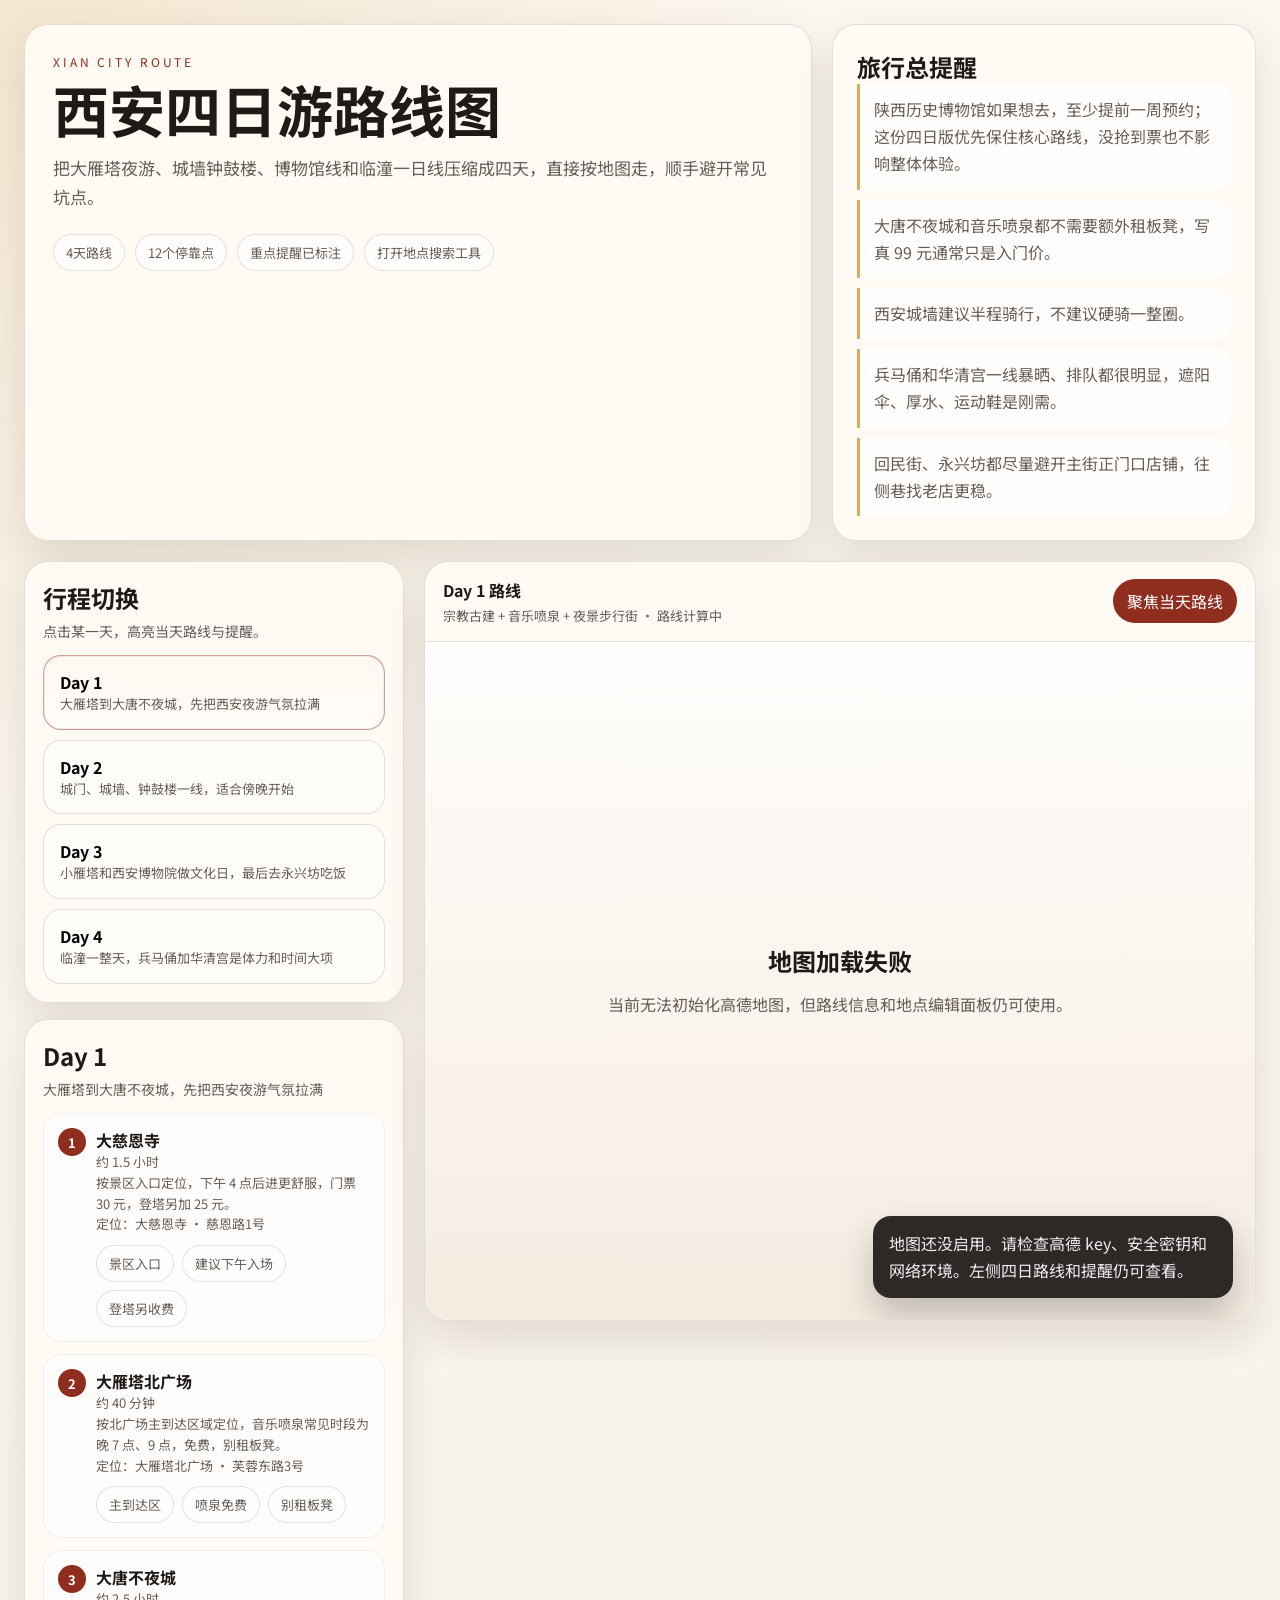
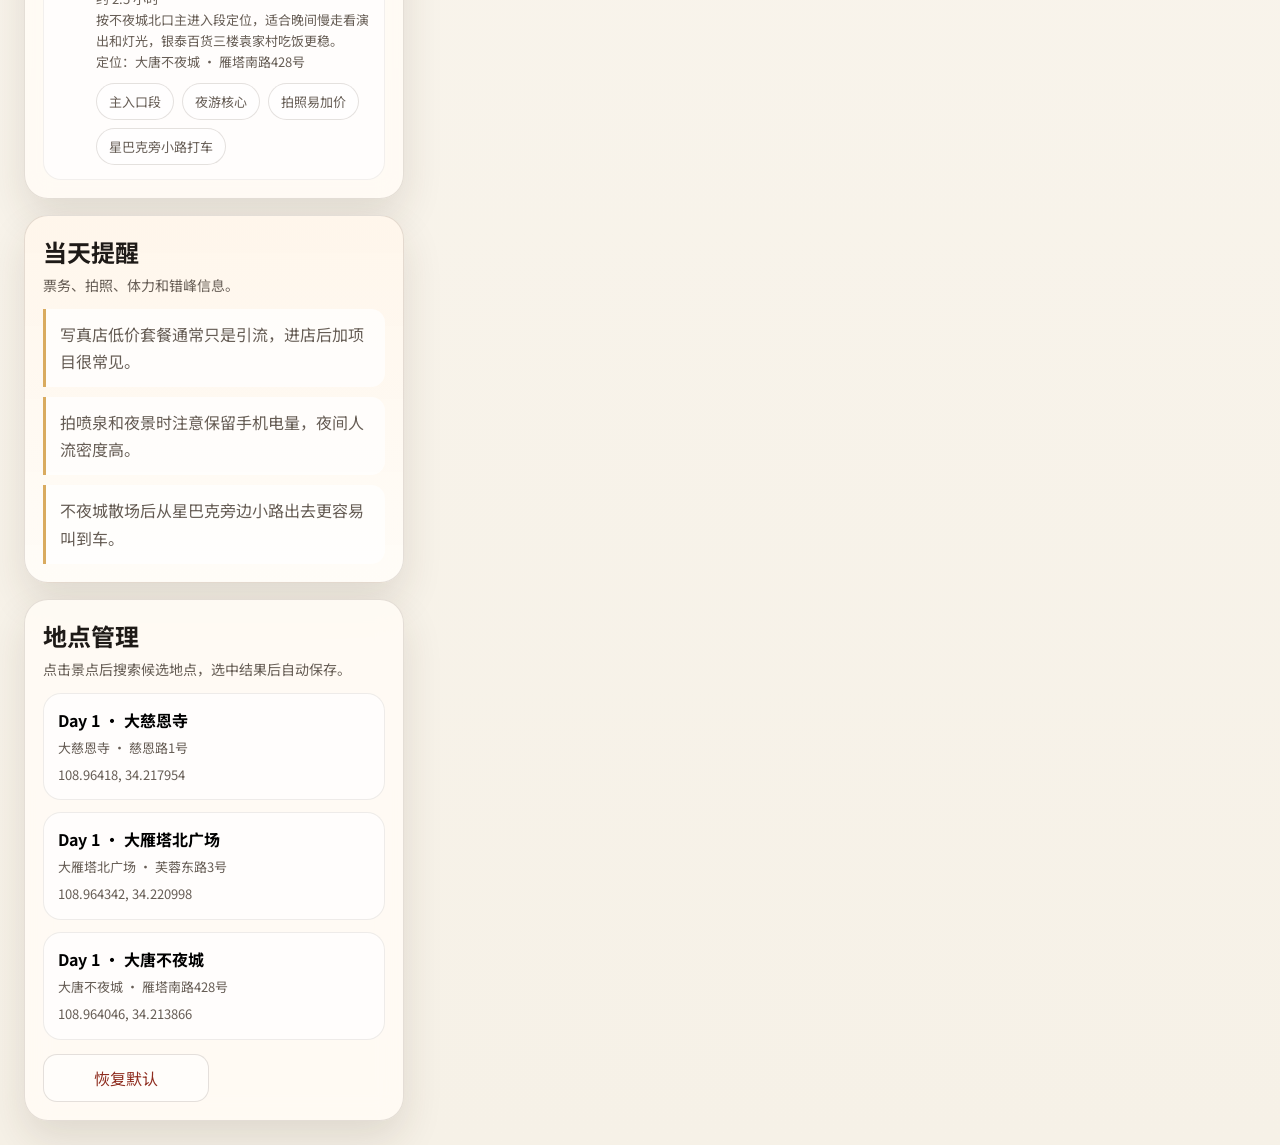
==== index.html @ 3d7d8f28 "first" ====
<!DOCTYPE html>
<html lang="zh-CN">
  <head>
    <meta charset="UTF-8" />
    <meta name="viewport" content="width=device-width, initial-scale=1.0" />
    <title>西安四日游路线图</title>
    <link rel="preconnect" href="https://fonts.googleapis.com" />
    <link rel="preconnect" href="https://fonts.gstatic.com" crossorigin />
    <link
      href="https://fonts.googleapis.com/css2?family=Noto+Sans+SC:wght@400;500;600;700&display=swap"
      rel="stylesheet"
    />
    <link rel="stylesheet" href="./styles.css" />
    <script src="https://webapi.amap.com/loader.js"></script>
  </head>
  <body>
    <div class="shell">
      <section class="hero">
        <div class="hero-copy">
          <p class="eyebrow">XIAN CITY ROUTE</p>
          <h1>西安四日游路线图</h1>
          <p class="hero-text">
            把大雁塔夜游、城墙钟鼓楼、博物馆线和临潼一日线压缩成四天，直接按地图走，顺手避开常见坑点。
          </p>
          <div class="hero-meta">
            <span>4天路线</span>
            <span>12个停靠点</span>
            <span>重点提醒已标注</span>
            <span><a href="./tool.html">打开地点搜索工具</a></span>
          </div>
        </div>
        <div class="hero-card">
          <h2>旅行总提醒</h2>
          <ul id="global-reminders" class="plain-list"></ul>
        </div>
      </section>

      <section class="dashboard">
        <aside class="sidebar">
          <div class="panel">
            <div class="panel-head">
              <h2>行程切换</h2>
              <p>点击某一天，高亮当天路线与提醒。</p>
            </div>
            <div id="day-tabs" class="day-tabs"></div>
          </div>

          <div class="panel">
            <div class="panel-head">
              <h2 id="day-title">Day 1</h2>
              <p id="day-subtitle"></p>
            </div>
            <ol id="stop-list" class="stop-list"></ol>
          </div>

          <div class="panel emphasis">
            <div class="panel-head">
              <h2>当天提醒</h2>
              <p>票务、拍照、体力和错峰信息。</p>
            </div>
            <ul id="day-reminders" class="plain-list"></ul>
          </div>

          <div class="panel">
            <div class="panel-head">
              <h2>地点管理</h2>
              <p>点击景点后搜索候选地点，选中结果后自动保存。</p>
            </div>
            <div id="location-editor" class="location-editor"></div>
            <div id="search-editor" class="search-editor hidden">
              <div class="editor-card">
                <strong id="search-stop-name"></strong>
                <p id="search-stop-meta" class="search-stop-meta"></p>
                <div class="editor-grid">
                  <div class="editor-field">
                    <label for="location-search-input">搜索地点</label>
                    <input id="location-search-input" type="text" placeholder="输入景点名、入口、广场、门口" />
                  </div>
                </div>
                <div class="editor-actions single">
                  <button id="search-locations" class="ghost-button" type="button">搜索地点</button>
                </div>
                <div id="search-results" class="search-results"></div>
              </div>
            </div>
            <div class="editor-actions">
              <button id="reset-locations" class="ghost-button danger" type="button">恢复默认</button>
            </div>
          </div>
        </aside>

        <main class="map-stage">
          <div class="map-toolbar">
            <div>
              <strong id="map-route-name">Day 1</strong>
              <span id="map-route-summary"></span>
            </div>
            <button id="fit-route" type="button">聚焦当天路线</button>
          </div>
          <div id="map"></div>
          <div id="map-hint" class="map-hint hidden"></div>
        </main>
      </section>
    </div>

    <script src="./app.js"></script>
  </body>
</html>
---- styles.css ----
:root {
  color-scheme: light;
  --bg: #f6f1e7;
  --panel: rgba(255, 251, 245, 0.92);
  --ink: #1e1a17;
  --muted: #665d55;
  --line: rgba(89, 72, 58, 0.16);
  --accent: #8f2d1f;
  --accent-soft: #f3ddd3;
  --gold: #d9ab5f;
  --shadow: 0 18px 40px rgba(61, 42, 26, 0.12);
}

* {
  box-sizing: border-box;
}

body {
  margin: 0;
  font-family: "Noto Sans SC", sans-serif;
  color: var(--ink);
  background:
    radial-gradient(circle at top left, rgba(217, 171, 95, 0.22), transparent 28%),
    linear-gradient(180deg, #fbf7f0 0%, var(--bg) 100%);
}

button {
  font: inherit;
}

.shell {
  max-width: 1480px;
  margin: 0 auto;
  padding: 24px;
}

.hero {
  display: grid;
  grid-template-columns: minmax(0, 1.3fr) minmax(320px, 0.7fr);
  gap: 20px;
  margin-bottom: 20px;
}

.hero-copy,
.hero-card,
.panel,
.map-stage {
  background: var(--panel);
  border: 1px solid var(--line);
  border-radius: 24px;
  box-shadow: var(--shadow);
  backdrop-filter: blur(12px);
}

.hero-copy {
  padding: 28px;
}

.eyebrow {
  margin: 0 0 10px;
  font-size: 12px;
  letter-spacing: 0.24em;
  color: var(--accent);
}

h1,
h2,
p {
  margin: 0;
}

h1 {
  font-size: clamp(32px, 5vw, 56px);
  line-height: 1.04;
}

.hero-text {
  margin-top: 16px;
  max-width: 780px;
  color: var(--muted);
  font-size: 17px;
  line-height: 1.7;
}

.hero-meta {
  display: flex;
  flex-wrap: wrap;
  gap: 10px;
  margin-top: 22px;
}

.hero-meta span,
.stop-tag {
  display: inline-flex;
  align-items: center;
  gap: 8px;
  padding: 8px 12px;
  border-radius: 999px;
  border: 1px solid var(--line);
  background: rgba(255, 255, 255, 0.72);
  color: var(--muted);
  font-size: 13px;
}

.hero-meta a {
  color: inherit;
  text-decoration: none;
}

.hero-card {
  padding: 24px;
}

.dashboard {
  display: grid;
  grid-template-columns: 380px minmax(0, 1fr);
  gap: 20px;
  align-items: start;
}

.sidebar {
  display: grid;
  gap: 16px;
}

.panel {
  padding: 18px;
}

.panel-head {
  margin-bottom: 14px;
}

.panel-head p {
  margin-top: 6px;
  color: var(--muted);
  font-size: 14px;
}

.day-tabs {
  display: grid;
  gap: 10px;
}

.day-tab {
  width: 100%;
  text-align: left;
  padding: 14px 16px;
  border-radius: 18px;
  border: 1px solid var(--line);
  background: #fffdfa;
  cursor: pointer;
  transition: transform 0.16s ease, border-color 0.16s ease, box-shadow 0.16s ease;
}

.day-tab strong,
.stop-name {
  display: block;
}

.day-tab span,
.stop-meta,
.stop-note {
  display: block;
  color: var(--muted);
  font-size: 13px;
  line-height: 1.6;
}

.day-tab.active {
  border-color: rgba(143, 45, 31, 0.45);
  background: linear-gradient(180deg, #fff7f1 0%, #fffdf9 100%);
  box-shadow: inset 0 0 0 1px rgba(143, 45, 31, 0.08);
}

.day-tab:hover {
  transform: translateY(-1px);
}

.stop-list,
.plain-list {
  margin: 0;
  padding: 0;
  list-style: none;
}

.stop-list {
  display: grid;
  gap: 12px;
  counter-reset: stop;
}

.stop-item {
  position: relative;
  padding: 14px 14px 14px 52px;
  border-radius: 18px;
  background: rgba(255, 255, 255, 0.72);
  border: 1px solid rgba(89, 72, 58, 0.08);
}

.stop-item.selectable {
  cursor: pointer;
}

.stop-item.active {
  border-color: rgba(143, 45, 31, 0.38);
  background: linear-gradient(180deg, #fff7f1 0%, #fffdf9 100%);
}

.stop-item::before {
  counter-increment: stop;
  content: counter(stop);
  position: absolute;
  left: 14px;
  top: 14px;
  width: 28px;
  height: 28px;
  display: grid;
  place-items: center;
  border-radius: 50%;
  background: var(--accent);
  color: #fff;
  font-size: 13px;
  font-weight: 700;
}

.stop-tags {
  display: flex;
  flex-wrap: wrap;
  gap: 8px;
  margin-top: 10px;
}

.plain-list {
  display: grid;
  gap: 10px;
}

.plain-list li {
  padding: 12px 14px;
  border-left: 3px solid var(--gold);
  background: rgba(255, 255, 255, 0.72);
  border-radius: 0 14px 14px 0;
  color: var(--muted);
  line-height: 1.7;
}

.emphasis {
  background: linear-gradient(180deg, rgba(255, 246, 235, 0.98), rgba(255, 252, 247, 0.96));
}

.map-stage {
  position: relative;
  display: grid;
  grid-template-rows: auto minmax(540px, 1fr);
  overflow: hidden;
  min-height: 760px;
}

.map-toolbar {
  display: flex;
  align-items: center;
  justify-content: space-between;
  gap: 16px;
  padding: 16px 18px;
  border-bottom: 1px solid var(--line);
}

.map-toolbar span {
  display: block;
  margin-top: 4px;
  color: var(--muted);
  font-size: 13px;
}

.map-toolbar button {
  padding: 10px 14px;
  border: 0;
  border-radius: 999px;
  background: var(--accent);
  color: #fff;
  cursor: pointer;
}

.location-editor {
  display: grid;
  gap: 12px;
}

.editor-card {
  padding: 14px;
  border-radius: 18px;
  border: 1px solid rgba(89, 72, 58, 0.1);
  background: rgba(255, 255, 255, 0.72);
}

.editor-card strong {
  display: block;
  margin-bottom: 10px;
}

.search-stop-meta {
  margin-bottom: 12px;
  color: var(--muted);
  font-size: 13px;
  line-height: 1.6;
}

.editor-grid {
  display: grid;
  gap: 10px;
}

.editor-coords {
  display: grid;
  grid-template-columns: repeat(2, minmax(0, 1fr));
  gap: 10px;
}

.editor-field {
  display: grid;
  gap: 6px;
}

.editor-field label {
  font-size: 12px;
  color: var(--muted);
}

.editor-field input {
  width: 100%;
  padding: 10px 12px;
  border-radius: 12px;
  border: 1px solid rgba(89, 72, 58, 0.18);
  background: rgba(255, 255, 255, 0.92);
  color: var(--ink);
}

.editor-actions {
  display: grid;
  grid-template-columns: repeat(2, minmax(0, 1fr));
  gap: 10px;
  margin-top: 14px;
}

.editor-actions.single {
  grid-template-columns: 1fr;
}

.ghost-button {
  padding: 11px 14px;
  border-radius: 14px;
  border: 1px solid rgba(89, 72, 58, 0.16);
  background: #fffdfa;
  color: var(--ink);
  cursor: pointer;
}

.ghost-button.danger {
  color: var(--accent);
}

.location-button {
  width: 100%;
  text-align: left;
  padding: 14px;
  border-radius: 18px;
  border: 1px solid rgba(89, 72, 58, 0.1);
  background: rgba(255, 255, 255, 0.72);
  cursor: pointer;
}

.location-button.active {
  border-color: rgba(143, 45, 31, 0.38);
  background: linear-gradient(180deg, #fff7f1 0%, #fffdf9 100%);
}

.location-button span {
  display: block;
  margin-top: 6px;
  color: var(--muted);
  font-size: 13px;
  line-height: 1.6;
}

.search-results {
  display: grid;
  gap: 10px;
  margin-top: 14px;
}

.search-result {
  width: 100%;
  text-align: left;
  padding: 12px 14px;
  border-radius: 16px;
  border: 1px solid rgba(89, 72, 58, 0.12);
  background: rgba(255, 255, 255, 0.82);
  cursor: pointer;
}

.search-result strong,
.search-result span {
  display: block;
}

.search-result span {
  margin-top: 6px;
  color: var(--muted);
  font-size: 13px;
  line-height: 1.6;
}

#map {
  width: 100%;
  height: 100%;
  min-height: 540px;
}

.map-hint {
  position: absolute;
  right: 22px;
  bottom: 22px;
  max-width: 360px;
  padding: 14px 16px;
  border-radius: 18px;
  background: rgba(30, 26, 23, 0.92);
  color: rgba(255, 255, 255, 0.92);
  line-height: 1.7;
  box-shadow: 0 18px 36px rgba(0, 0, 0, 0.22);
}

.hidden {
  display: none;
}

.amap-info {
  padding: 4px 4px 2px;
  max-width: 280px;
}

.amap-info h3 {
  margin: 0 0 6px;
  font-size: 16px;
}

.amap-info p {
  color: #5f574f;
  font-size: 13px;
  line-height: 1.65;
}

@media (max-width: 1100px) {
  .hero,
  .dashboard {
    grid-template-columns: 1fr;
  }

  .map-stage {
    min-height: 620px;
  }

  .map-stage {
    order: -1;
  }
}

@media (max-width: 680px) {
  body {
    font-size: 15px;
  }

  .shell {
    padding: 12px;
  }

  .hero-copy,
  .hero-card,
  .panel {
    padding: 16px;
    border-radius: 20px;
  }

  .hero {
    gap: 14px;
    margin-bottom: 14px;
  }

  h1 {
    font-size: 30px;
    line-height: 1.12;
  }

  .hero-text {
    font-size: 15px;
    line-height: 1.75;
  }

  .hero-meta {
    display: grid;
    grid-template-columns: repeat(2, minmax(0, 1fr));
    gap: 8px;
    margin-top: 16px;
  }

  .hero-meta span {
    justify-content: center;
    min-height: 42px;
    text-align: center;
  }

  .dashboard {
    gap: 14px;
  }

  .sidebar {
    gap: 12px;
  }

  .panel-head {
    margin-bottom: 12px;
  }

  .day-tabs {
    display: grid;
    grid-auto-flow: column;
    grid-auto-columns: minmax(180px, 82%);
    overflow-x: auto;
    padding-bottom: 4px;
    scroll-snap-type: x proximity;
  }

  .day-tab {
    min-height: 74px;
    scroll-snap-align: start;
  }

  .stop-list,
  .plain-list,
  .location-editor,
  .search-results {
    gap: 8px;
  }

  .stop-item {
    padding: 14px 12px 14px 48px;
    border-radius: 16px;
  }

  .stop-item::before {
    left: 12px;
    top: 13px;
  }

  .stop-tags {
    gap: 6px;
  }

  .stop-tag {
    padding: 7px 10px;
    font-size: 12px;
  }

  .map-toolbar {
    flex-direction: column;
    align-items: flex-start;
    gap: 12px;
    padding: 14px 16px;
  }

  .map-toolbar button {
    width: 100%;
    min-height: 44px;
  }

  .map-stage {
    min-height: 0;
    border-radius: 20px;
  }

  #map {
    min-height: 46vh;
  }

  .location-button,
  .search-result,
  .ghost-button,
  .editor-field input {
    min-height: 44px;
  }

  .search-editor .editor-card {
    padding: 12px;
  }

  .editor-coords,
  .editor-actions {
    grid-template-columns: 1fr;
  }

  .map-hint {
    left: 14px;
    right: 14px;
    bottom: 14px;
    max-width: none;
    padding: 12px 14px;
    border-radius: 16px;
  }
}

@media (max-width: 420px) {
  .hero-meta {
    grid-template-columns: 1fr;
  }

  .day-tabs {
    grid-auto-columns: 88%;
  }

  #map {
    min-height: 42vh;
  }
}
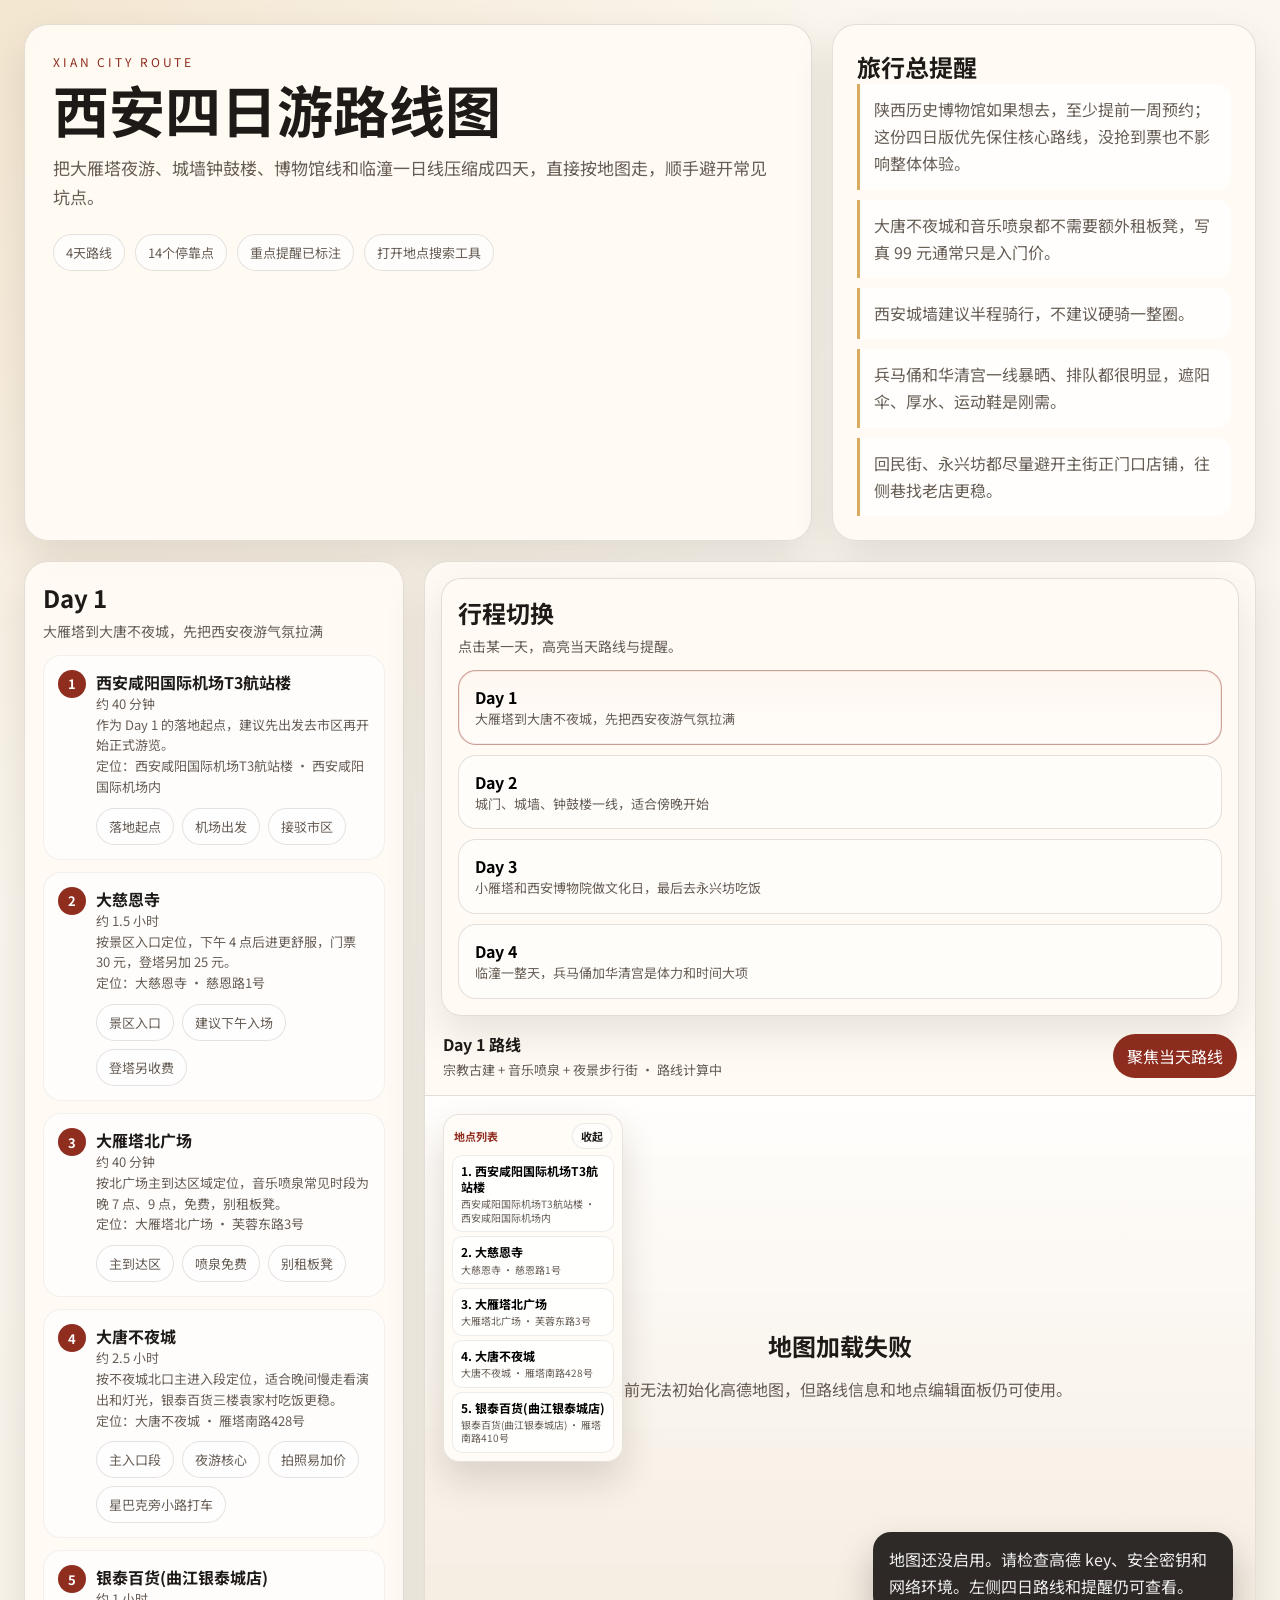
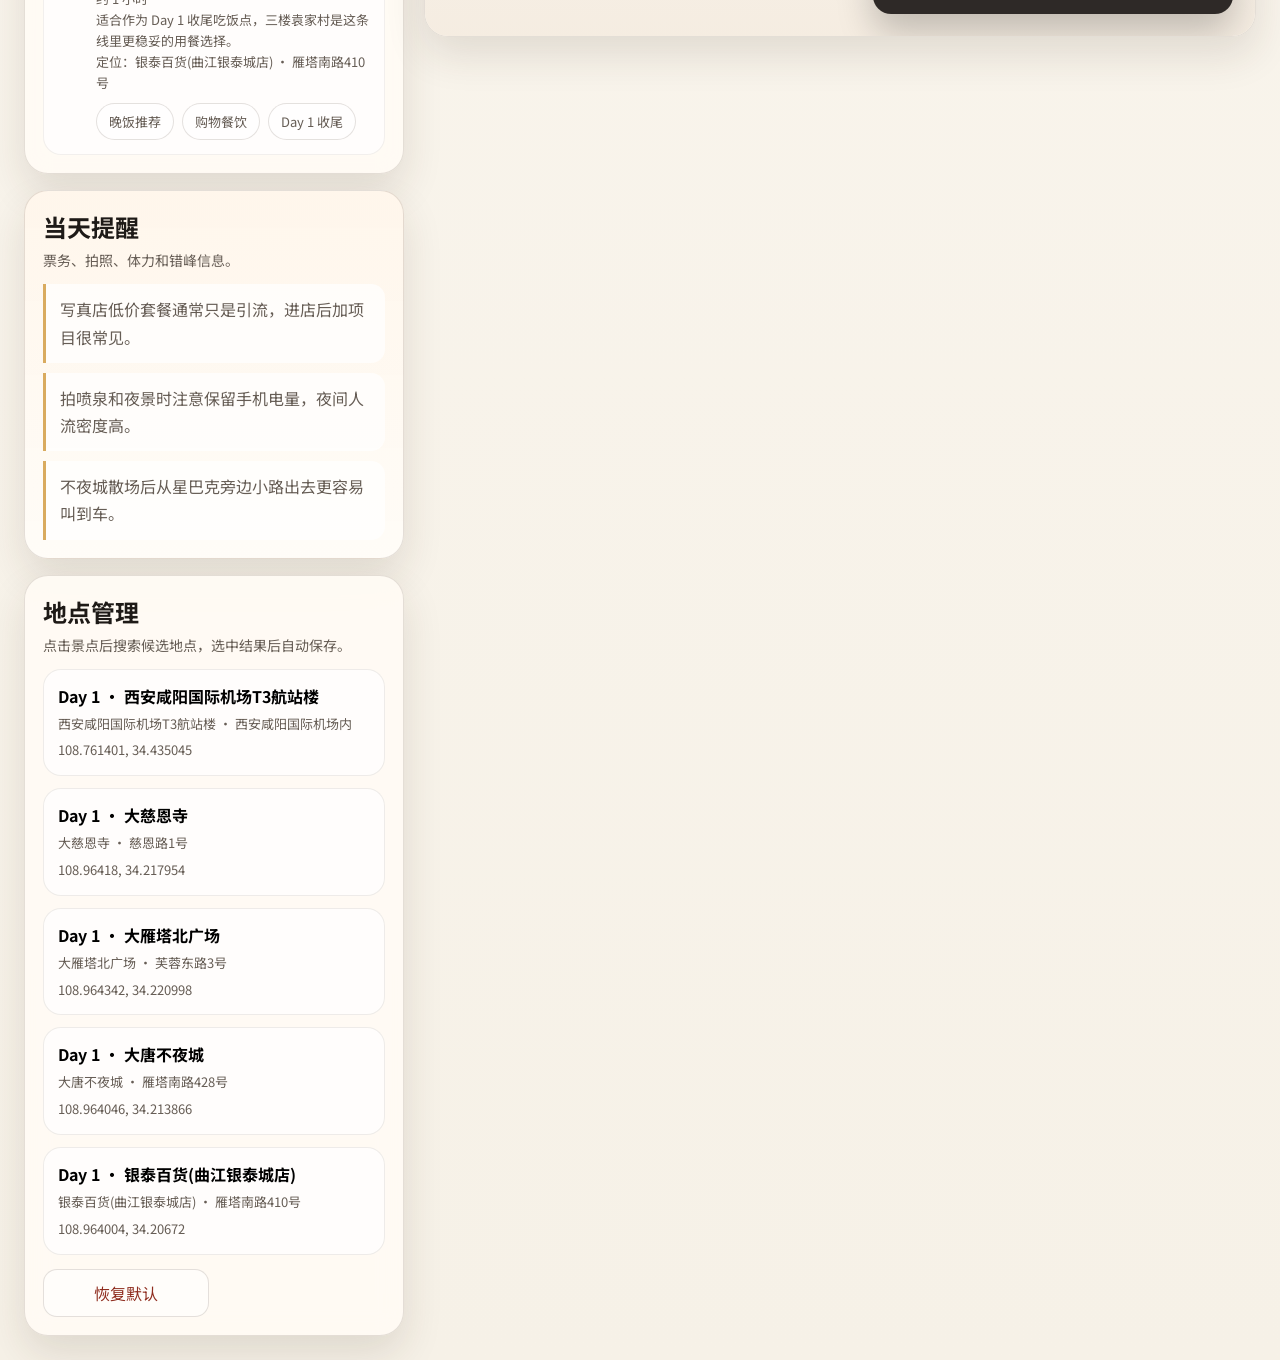
==== commit 981def5c: "update mobile map interactions" ====
--- a/index.html
+++ b/index.html
@@ -24,7 +24,7 @@
           </p>
           <div class="hero-meta">
             <span>4天路线</span>
-            <span>12个停靠点</span>
+            <span>14个停靠点</span>
             <span>重点提醒已标注</span>
             <span><a href="./tool.html">打开地点搜索工具</a></span>
           </div>
@@ -37,14 +37,6 @@
 
       <section class="dashboard">
         <aside class="sidebar">
-          <div class="panel">
-            <div class="panel-head">
-              <h2>行程切换</h2>
-              <p>点击某一天，高亮当天路线与提醒。</p>
-            </div>
-            <div id="day-tabs" class="day-tabs"></div>
-          </div>
-
           <div class="panel">
             <div class="panel-head">
               <h2 id="day-title">Day 1</h2>
@@ -90,6 +82,13 @@
         </aside>
 
         <main class="map-stage">
+          <div class="panel map-switch-panel">
+            <div class="panel-head">
+              <h2>行程切换</h2>
+              <p>点击某一天，高亮当天路线与提醒。</p>
+            </div>
+            <div id="day-tabs" class="day-tabs"></div>
+          </div>
           <div class="map-toolbar">
             <div>
               <strong id="map-route-name">Day 1</strong>
@@ -97,8 +96,17 @@
             </div>
             <button id="fit-route" type="button">聚焦当天路线</button>
           </div>
-          <div id="map"></div>
-          <div id="map-hint" class="map-hint hidden"></div>
+          <div class="map-canvas">
+            <div id="map-stop-panel" class="map-stop-panel">
+              <div class="map-stop-panel-head">
+                <span>地点列表</span>
+                <button id="toggle-map-stop-panel" class="map-stop-toggle" type="button">收起</button>
+              </div>
+              <div id="map-stop-list" class="map-stop-list"></div>
+            </div>
+            <div id="map"></div>
+            <div id="map-hint" class="map-hint hidden"></div>
+          </div>
         </main>
       </section>
     </div>
--- a/styles.css
+++ b/styles.css
@@ -250,11 +250,22 @@
 }
 
 .map-stage {
-  position: relative;
-  display: grid;
-  grid-template-rows: auto minmax(540px, 1fr);
+  display: grid;
+  grid-template-rows: auto auto minmax(540px, 1fr);
   overflow: hidden;
   min-height: 760px;
+}
+
+.map-switch-panel {
+  margin: 16px 16px 0;
+  padding: 16px;
+  border-radius: 20px;
+}
+
+.map-canvas {
+  position: relative;
+  min-height: 540px;
+  overflow: hidden;
 }
 
 .map-toolbar {
@@ -280,6 +291,97 @@
   background: var(--accent);
   color: #fff;
   cursor: pointer;
+}
+
+.map-stop-panel {
+  position: absolute;
+  top: 18px;
+  left: 18px;
+  z-index: 120;
+  pointer-events: auto;
+  width: 180px;
+  max-height: calc(100% - 110px);
+  padding: 8px;
+  border-radius: 16px;
+  border: 1px solid rgba(89, 72, 58, 0.14);
+  background: rgba(255, 252, 247, 0.92);
+  box-shadow: 0 18px 36px rgba(61, 42, 26, 0.16);
+  backdrop-filter: blur(12px);
+  overflow: auto;
+}
+
+.map-stop-panel.collapsed {
+  width: 132px;
+  max-height: none;
+  overflow: hidden;
+}
+
+.map-stop-panel.collapsed .map-stop-panel-head {
+  justify-content: space-between;
+  margin-bottom: 0;
+}
+
+.map-stop-panel.collapsed .map-stop-list {
+  display: none;
+}
+
+.map-stop-panel-head {
+  display: flex;
+  align-items: center;
+  justify-content: space-between;
+  gap: 8px;
+  margin-bottom: 6px;
+  padding: 0 2px;
+  font-size: 11px;
+  font-weight: 700;
+  color: var(--accent);
+}
+
+.map-stop-toggle {
+  padding: 4px 8px;
+  border: 1px solid rgba(89, 72, 58, 0.12);
+  border-radius: 999px;
+  background: rgba(255, 255, 255, 0.82);
+  color: var(--ink);
+  font-size: 11px;
+  cursor: pointer;
+}
+
+.map-stop-list {
+  display: grid;
+  gap: 4px;
+}
+
+.map-stop-item {
+  width: 100%;
+  text-align: left;
+  padding: 7px 8px;
+  border-radius: 10px;
+  border: 1px solid rgba(89, 72, 58, 0.1);
+  background: rgba(255, 255, 255, 0.84);
+  cursor: pointer;
+}
+
+.map-stop-item.active {
+  border-color: rgba(143, 45, 31, 0.38);
+  background: linear-gradient(180deg, #fff7f1 0%, #fffdf9 100%);
+}
+
+.map-stop-item strong,
+.map-stop-item span {
+  display: block;
+}
+
+.map-stop-item strong {
+  font-size: 12px;
+  line-height: 1.35;
+}
+
+.map-stop-item span {
+  margin-top: 2px;
+  color: var(--muted);
+  font-size: 10px;
+  line-height: 1.35;
 }
 
 .location-editor {
@@ -463,6 +565,10 @@
   .map-stage {
     order: -1;
   }
+
+  .map-stop-panel {
+    width: 180px;
+  }
 }
 
 @media (max-width: 680px) {
@@ -578,6 +684,23 @@
     border-radius: 20px;
   }
 
+  .map-switch-panel {
+    margin: 12px 12px 0;
+    padding: 14px;
+  }
+
+  .map-stop-panel {
+    top: 12px;
+    left: 12px;
+    width: 170px;
+    max-height: calc(100% - 24px);
+    margin: 0;
+  }
+
+  .map-stop-panel.collapsed {
+    width: 132px;
+  }
+
   #map {
     min-height: 46vh;
   }
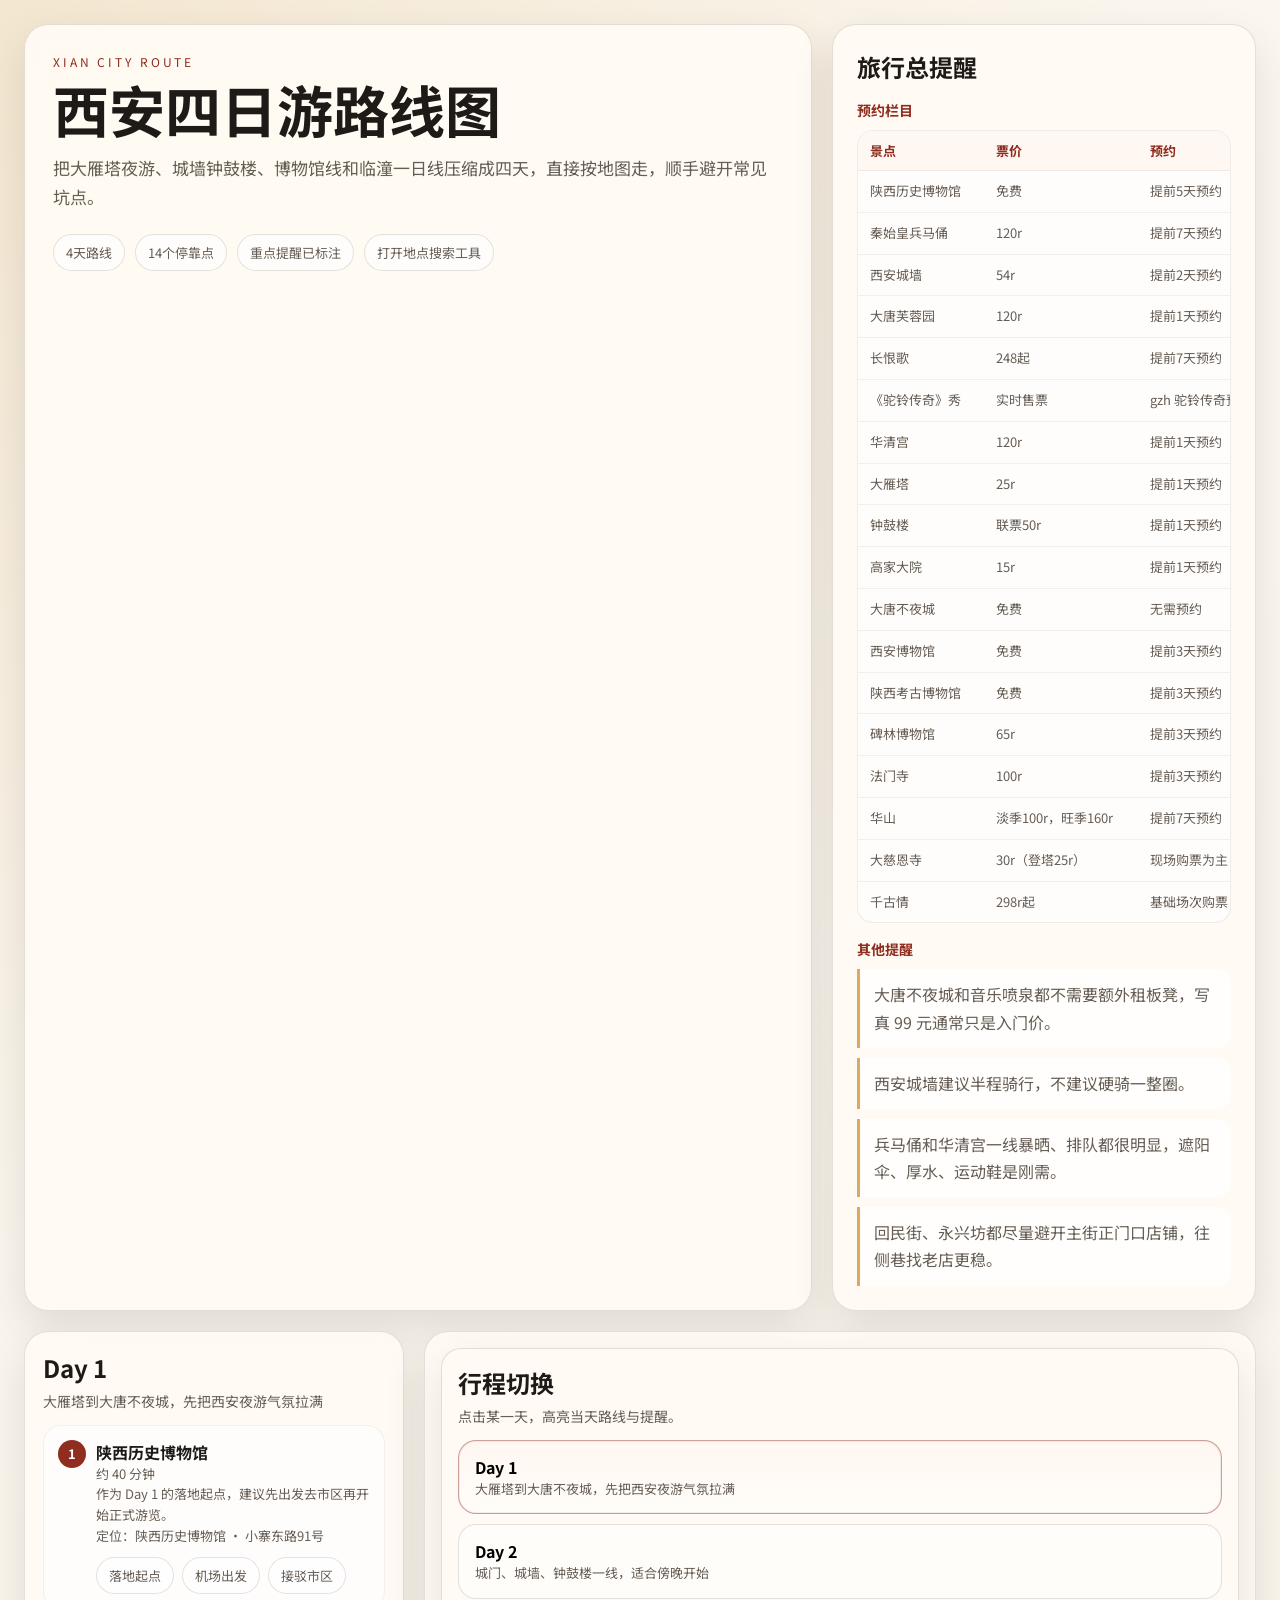
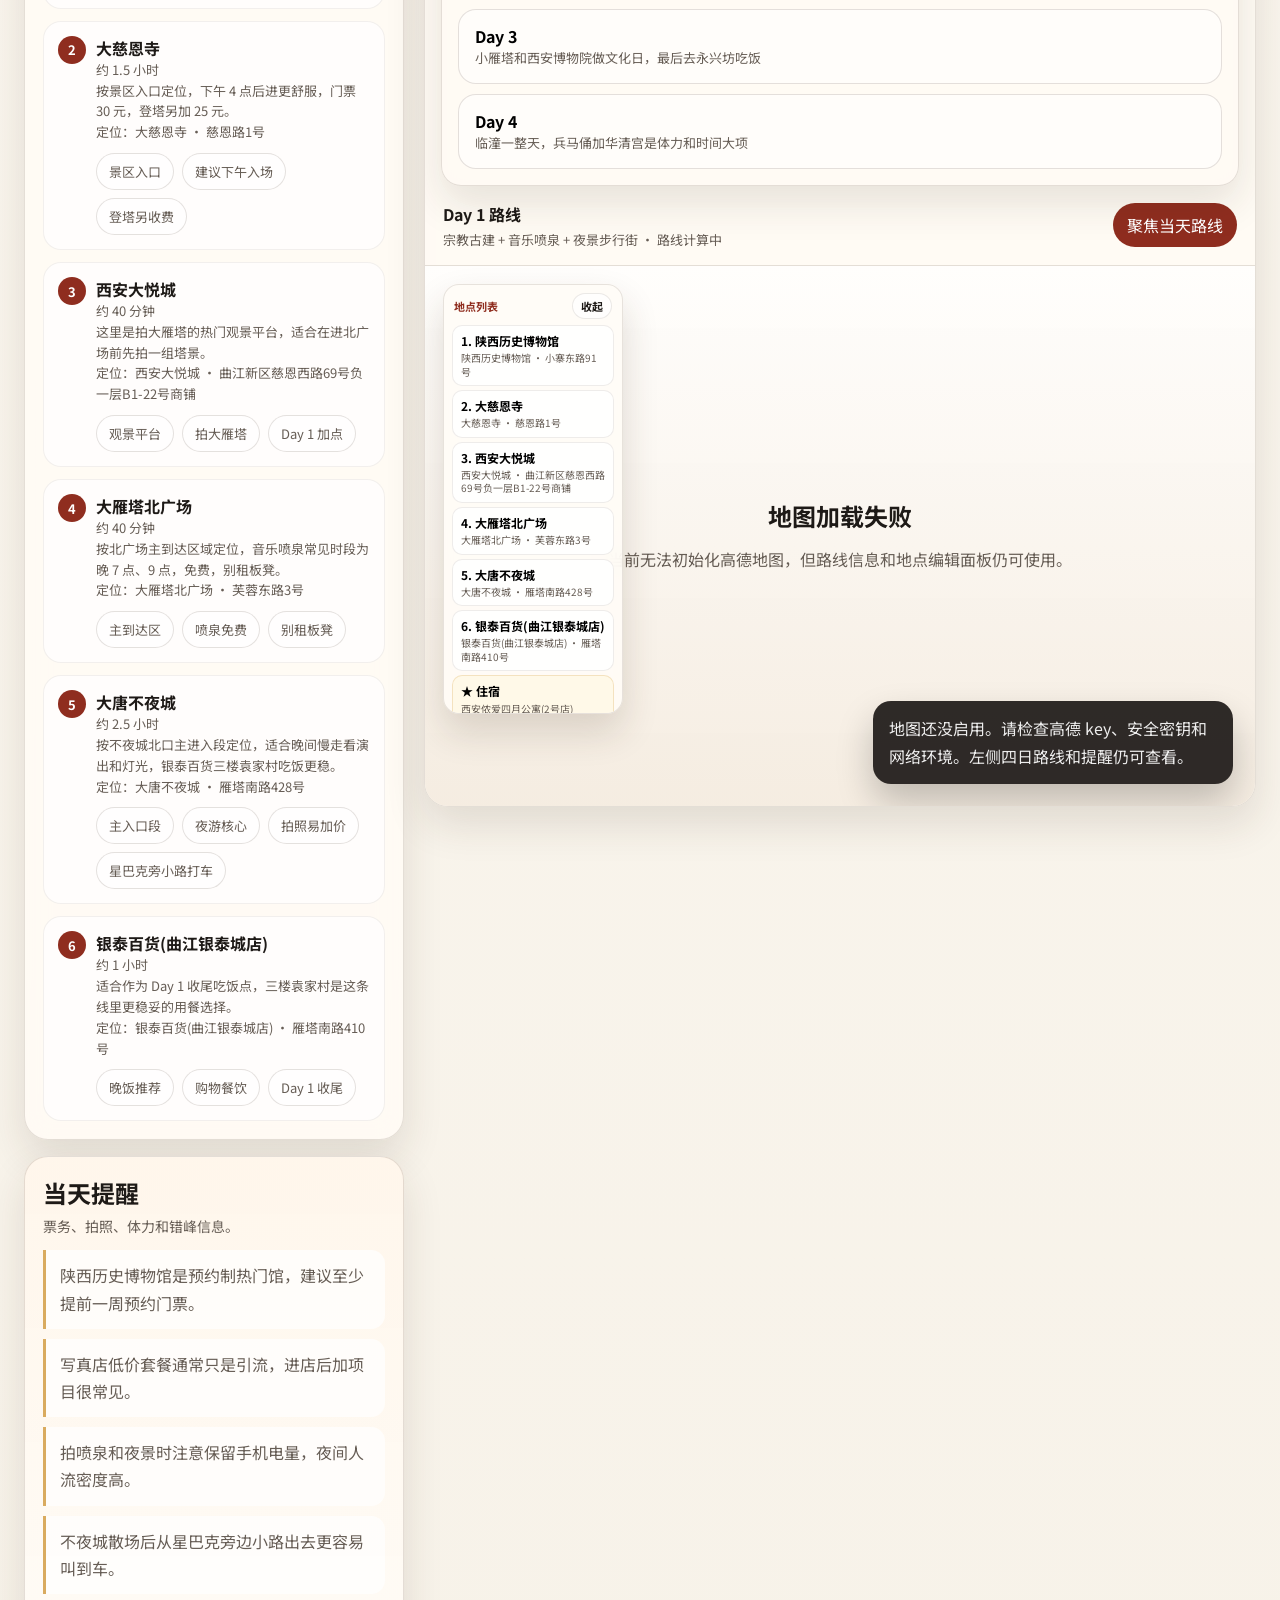
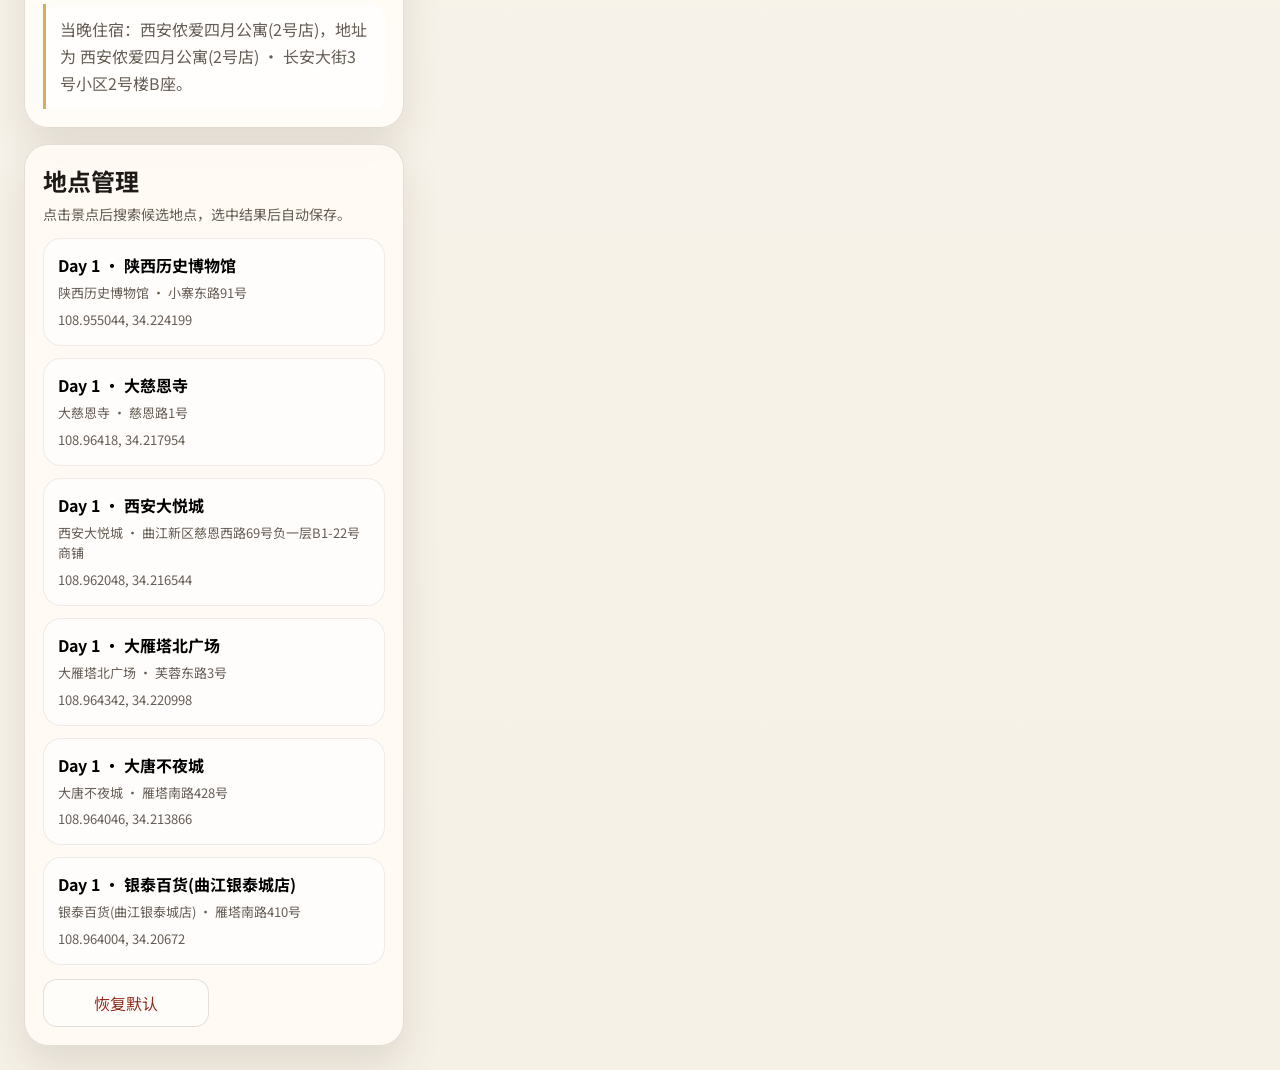
==== commit 5b5a46b2: "update itinerary details and booking info" ====
--- a/index.html
+++ b/index.html
@@ -31,6 +31,21 @@
         </div>
         <div class="hero-card">
           <h2>旅行总提醒</h2>
+          <h3 class="subsection-title">预约栏目</h3>
+          <div class="booking-table-wrap">
+            <table class="booking-table">
+              <thead>
+                <tr>
+                  <th>景点</th>
+                  <th>票价</th>
+                  <th>预约</th>
+                  <th>开放时间</th>
+                </tr>
+              </thead>
+              <tbody id="booking-reminders"></tbody>
+            </table>
+          </div>
+          <h3 class="subsection-title">其他提醒</h3>
           <ul id="global-reminders" class="plain-list"></ul>
         </div>
       </section>
--- a/styles.css
+++ b/styles.css
@@ -65,8 +65,53 @@
 
 h1,
 h2,
+h3,
 p {
   margin: 0;
+}
+
+.subsection-title {
+  margin: 16px 0 10px;
+  font-size: 14px;
+  color: var(--accent);
+}
+
+.booking-table-wrap {
+  overflow-x: auto;
+  border: 1px solid rgba(89, 72, 58, 0.1);
+  border-radius: 16px;
+  background: rgba(255, 255, 255, 0.72);
+}
+
+.booking-table {
+  width: 100%;
+  min-width: 620px;
+  border-collapse: collapse;
+  font-size: 13px;
+}
+
+.booking-table th,
+.booking-table td {
+  padding: 10px 12px;
+  text-align: left;
+  border-bottom: 1px solid rgba(89, 72, 58, 0.08);
+  vertical-align: top;
+}
+
+.booking-table th {
+  color: var(--accent);
+  background: rgba(255, 247, 241, 0.9);
+  font-weight: 700;
+  white-space: nowrap;
+}
+
+.booking-table td {
+  color: var(--muted);
+  line-height: 1.6;
+}
+
+.booking-table tbody tr:last-child td {
+  border-bottom: 0;
 }
 
 h1 {
@@ -243,6 +288,10 @@
   border-radius: 0 14px 14px 0;
   color: var(--muted);
   line-height: 1.7;
+}
+
+.compact-list li {
+  border-left-color: var(--accent);
 }
 
 .emphasis {
@@ -367,6 +416,11 @@
   background: linear-gradient(180deg, #fff7f1 0%, #fffdf9 100%);
 }
 
+.map-stop-item.lodging {
+  border-color: rgba(217, 171, 95, 0.3);
+  background: rgba(255, 249, 232, 0.92);
+}
+
 .map-stop-item strong,
 .map-stop-item span {
   display: block;
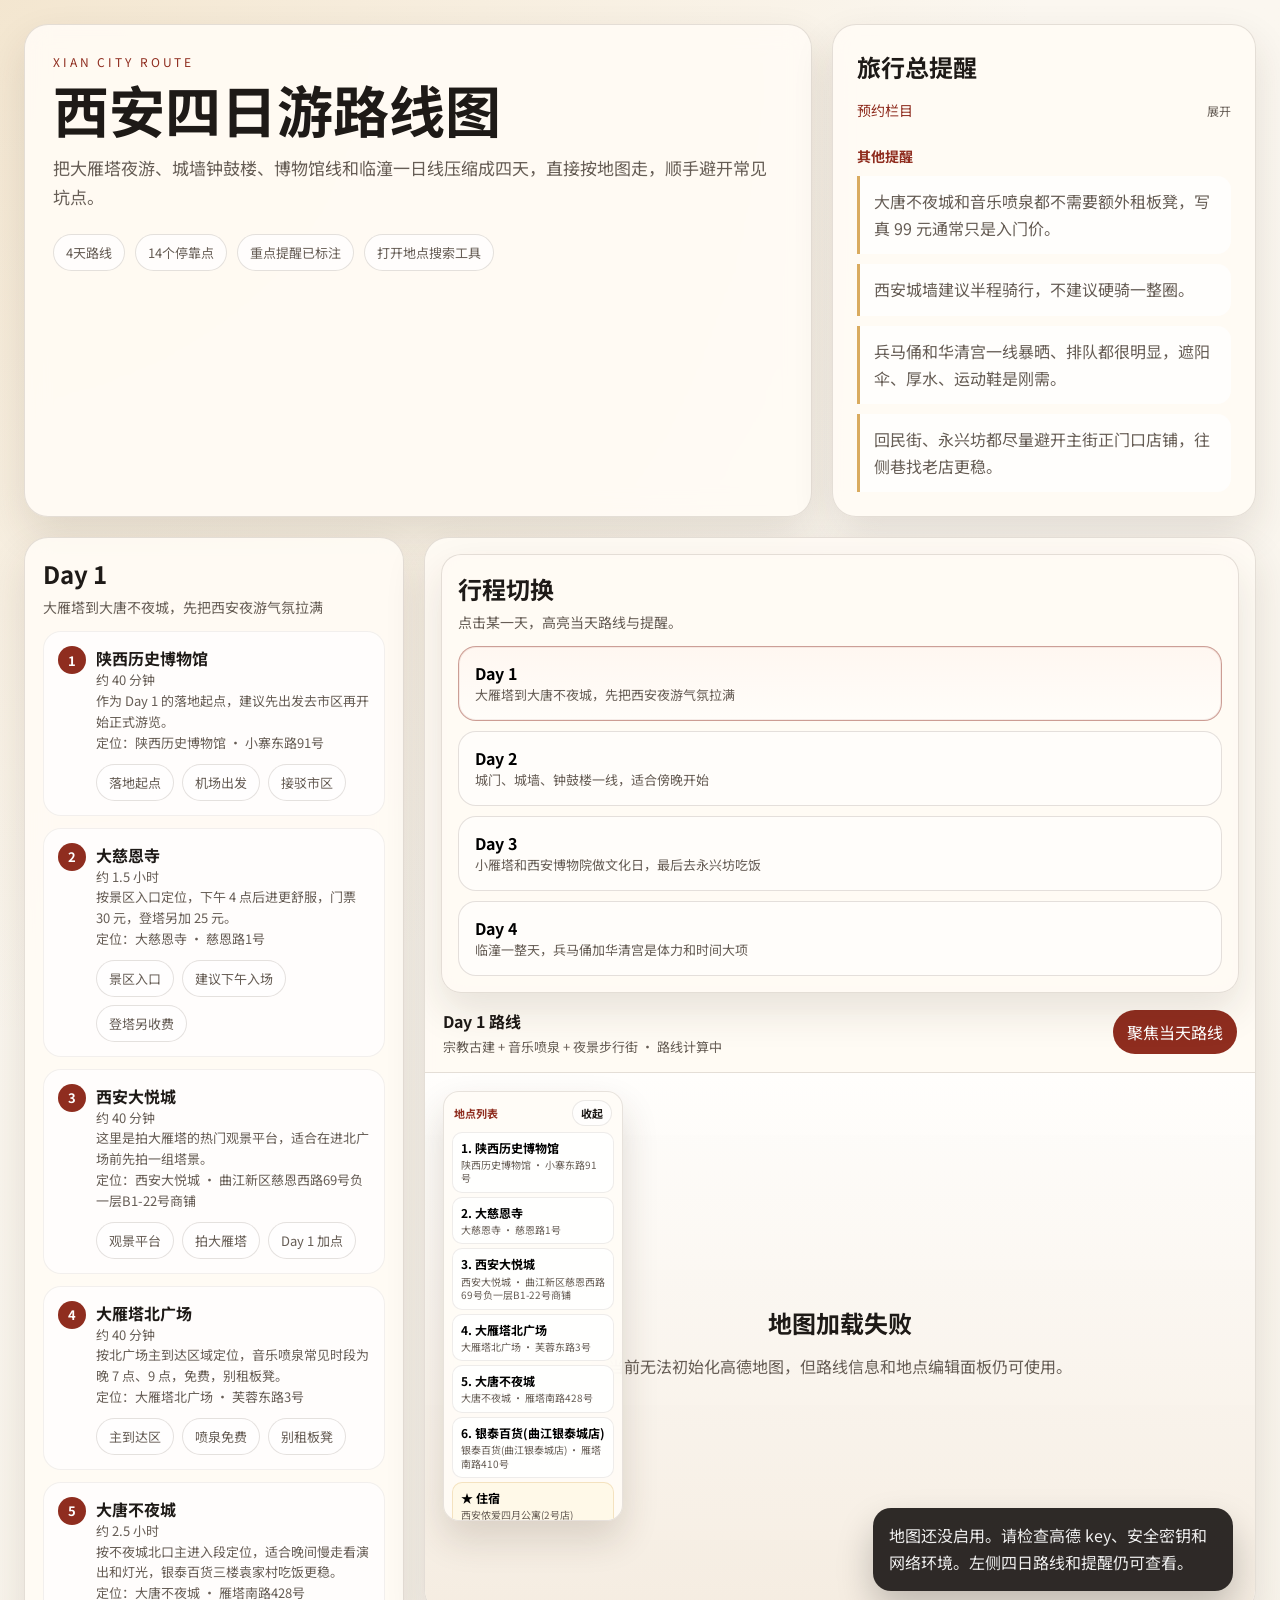
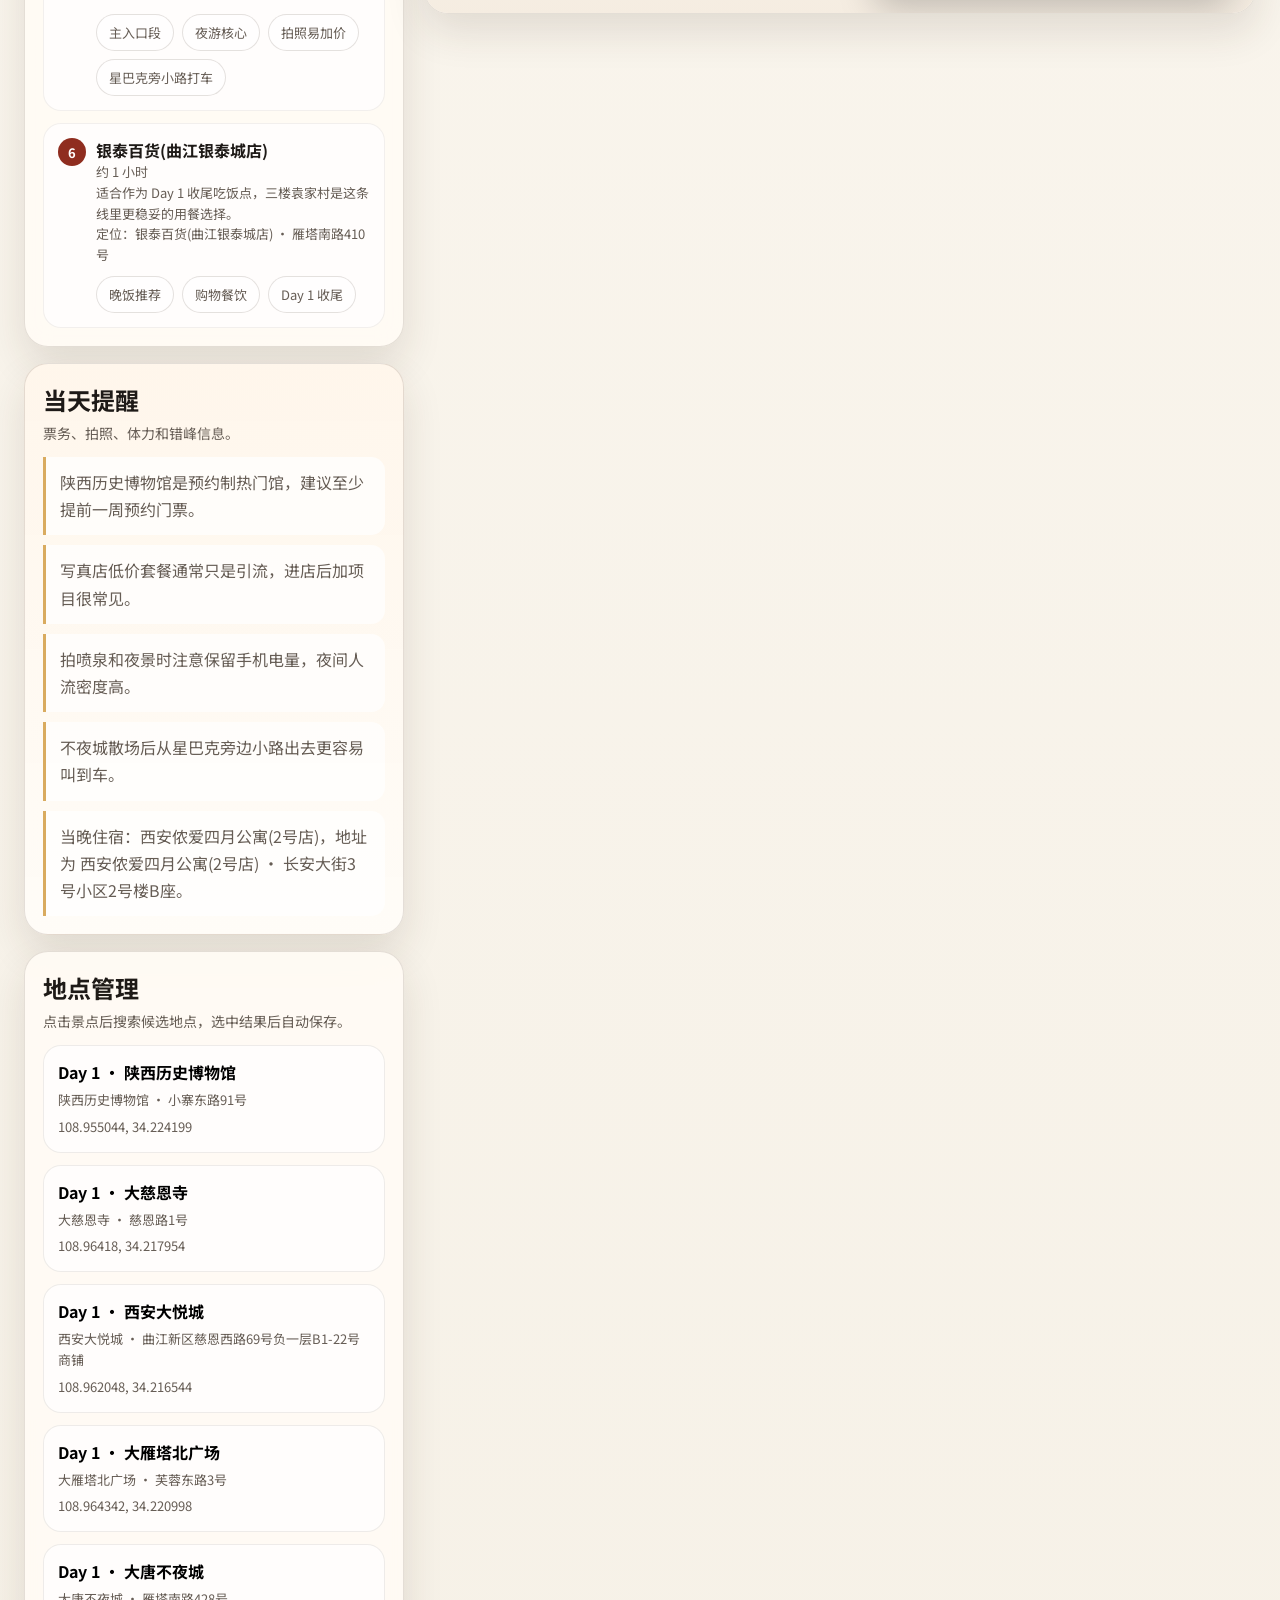
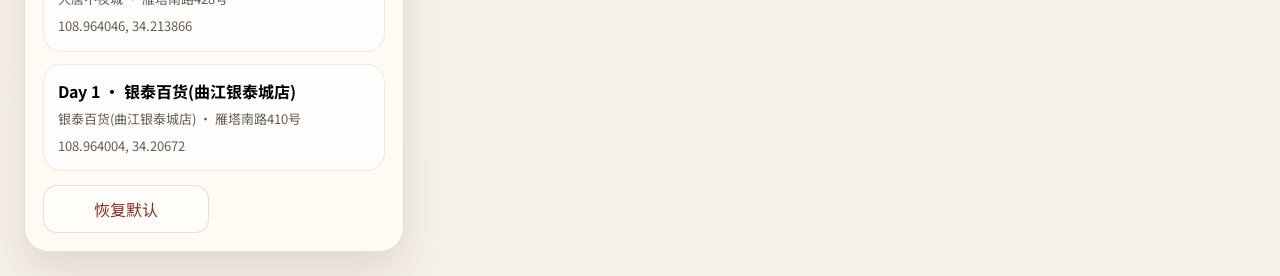
==== commit cfd5460c: "make booking section collapsible" ====
--- a/index.html
+++ b/index.html
@@ -31,20 +31,22 @@
         </div>
         <div class="hero-card">
           <h2>旅行总提醒</h2>
-          <h3 class="subsection-title">预约栏目</h3>
-          <div class="booking-table-wrap">
-            <table class="booking-table">
-              <thead>
-                <tr>
-                  <th>景点</th>
-                  <th>票价</th>
-                  <th>预约</th>
-                  <th>开放时间</th>
-                </tr>
-              </thead>
-              <tbody id="booking-reminders"></tbody>
-            </table>
-          </div>
+          <details class="booking-section">
+            <summary class="subsection-title booking-summary">预约栏目</summary>
+            <div class="booking-table-wrap">
+              <table class="booking-table">
+                <thead>
+                  <tr>
+                    <th>景点</th>
+                    <th>票价</th>
+                    <th>预约</th>
+                    <th>开放时间</th>
+                  </tr>
+                </thead>
+                <tbody id="booking-reminders"></tbody>
+              </table>
+            </div>
+          </details>
           <h3 class="subsection-title">其他提醒</h3>
           <ul id="global-reminders" class="plain-list"></ul>
         </div>
--- a/styles.css
+++ b/styles.css
@@ -76,7 +76,35 @@
   color: var(--accent);
 }
 
+.booking-section {
+  margin-top: 16px;
+}
+
+.booking-summary {
+  display: flex;
+  align-items: center;
+  justify-content: space-between;
+  cursor: pointer;
+  list-style: none;
+  user-select: none;
+}
+
+.booking-summary::-webkit-details-marker {
+  display: none;
+}
+
+.booking-summary::after {
+  content: "展开";
+  font-size: 12px;
+  color: var(--muted);
+}
+
+.booking-section[open] .booking-summary::after {
+  content: "收起";
+}
+
 .booking-table-wrap {
+  margin-top: 10px;
   overflow-x: auto;
   border: 1px solid rgba(89, 72, 58, 0.1);
   border-radius: 16px;
@@ -84,8 +112,8 @@
 }
 
 .booking-table {
-  width: 100%;
-  min-width: 620px;
+  width: max-content;
+  min-width: 100%;
   border-collapse: collapse;
   font-size: 13px;
 }
@@ -108,6 +136,7 @@
 .booking-table td {
   color: var(--muted);
   line-height: 1.6;
+  white-space: nowrap;
 }
 
 .booking-table tbody tr:last-child td {
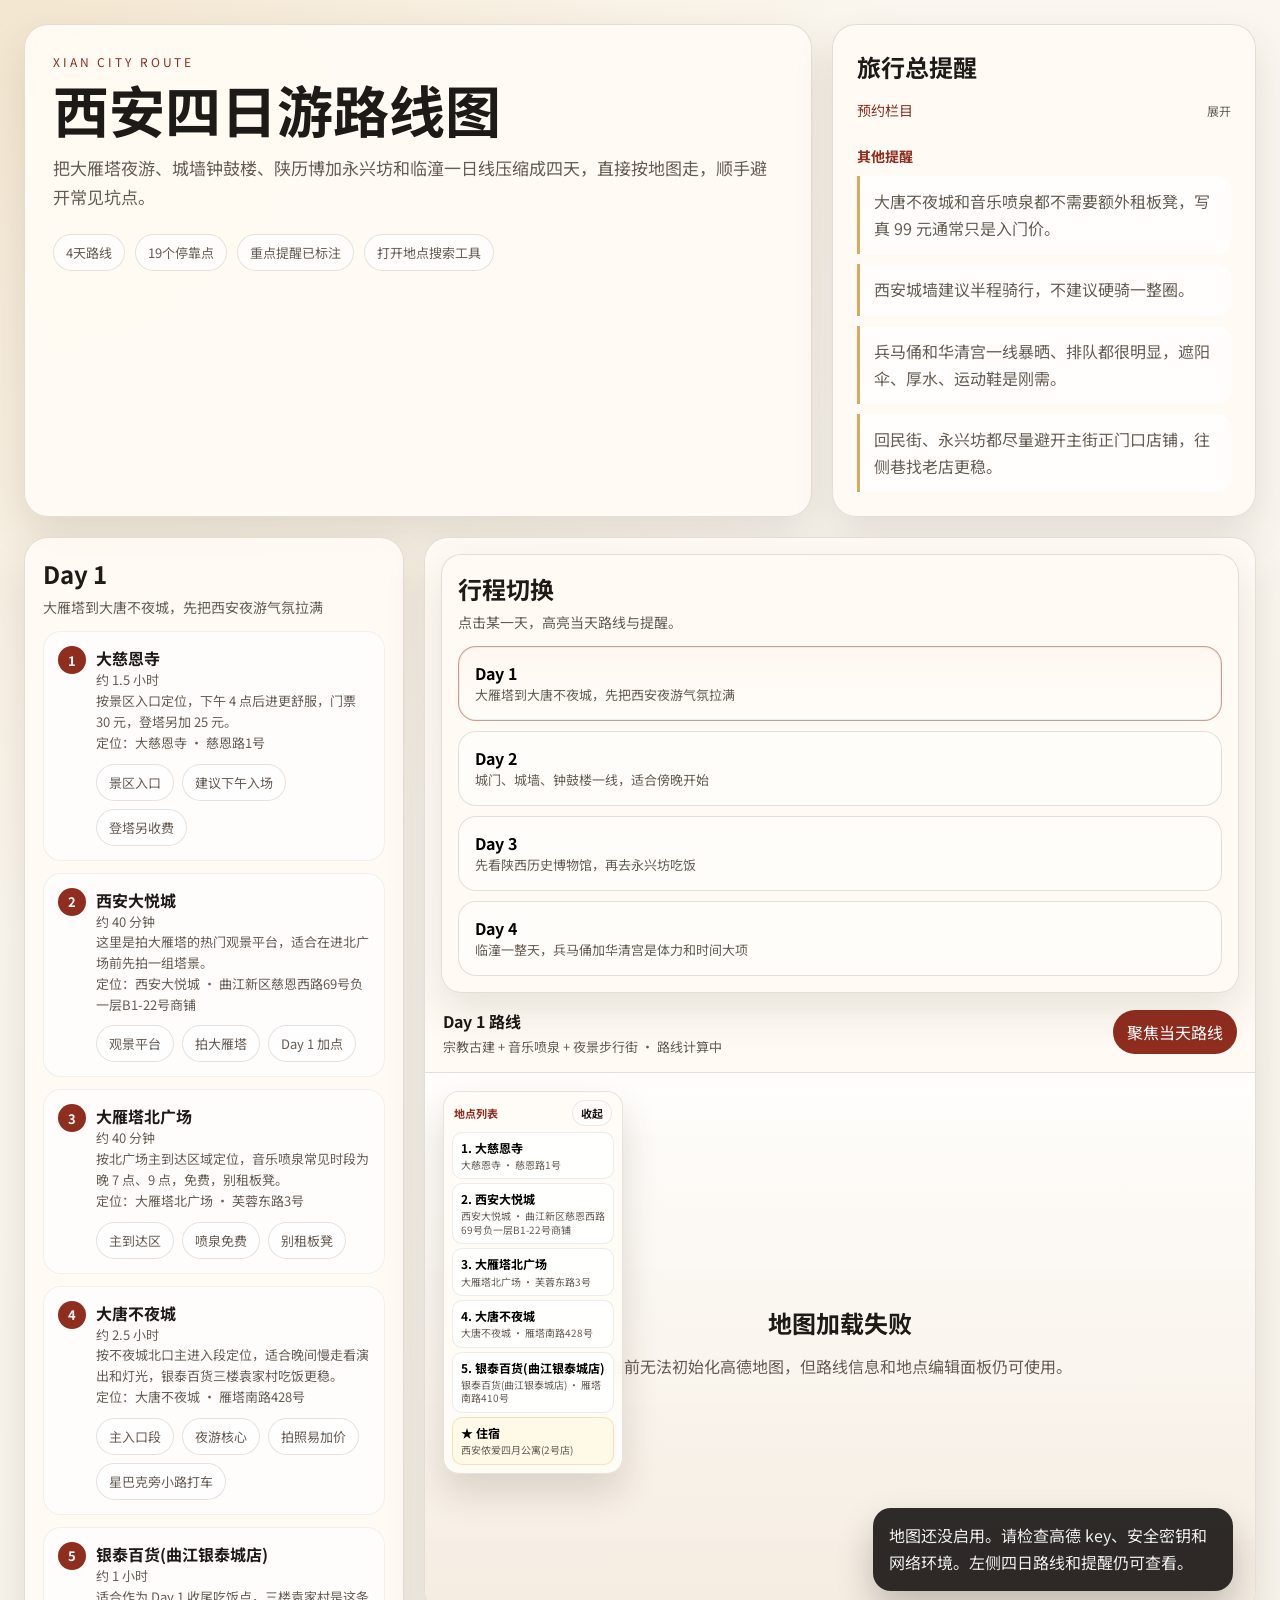
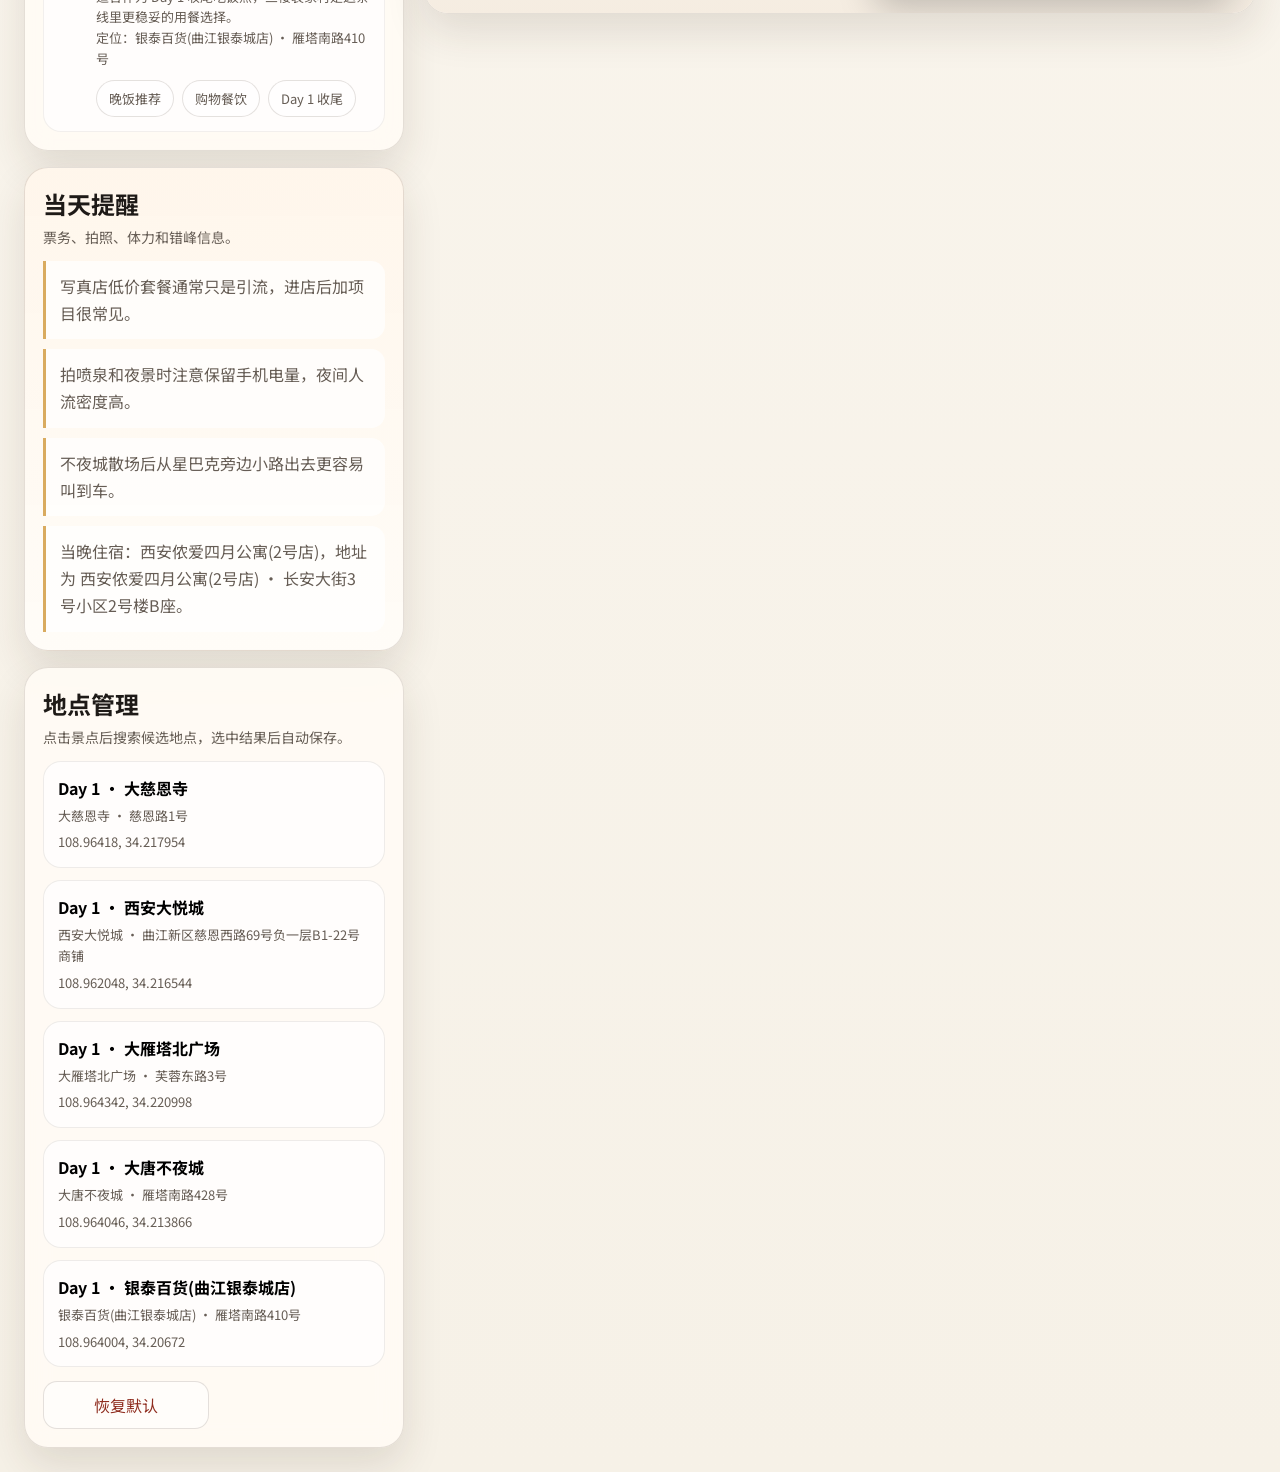
==== commit 0311870c: "update itinerary stops and copy" ====
--- a/index.html
+++ b/index.html
@@ -20,11 +20,11 @@
           <p class="eyebrow">XIAN CITY ROUTE</p>
           <h1>西安四日游路线图</h1>
           <p class="hero-text">
-            把大雁塔夜游、城墙钟鼓楼、博物馆线和临潼一日线压缩成四天，直接按地图走，顺手避开常见坑点。
+            把大雁塔夜游、城墙钟鼓楼、陕历博加永兴坊和临潼一日线压缩成四天，直接按地图走，顺手避开常见坑点。
           </p>
           <div class="hero-meta">
             <span>4天路线</span>
-            <span>14个停靠点</span>
+            <span>19个停靠点</span>
             <span>重点提醒已标注</span>
             <span><a href="./tool.html">打开地点搜索工具</a></span>
           </div>
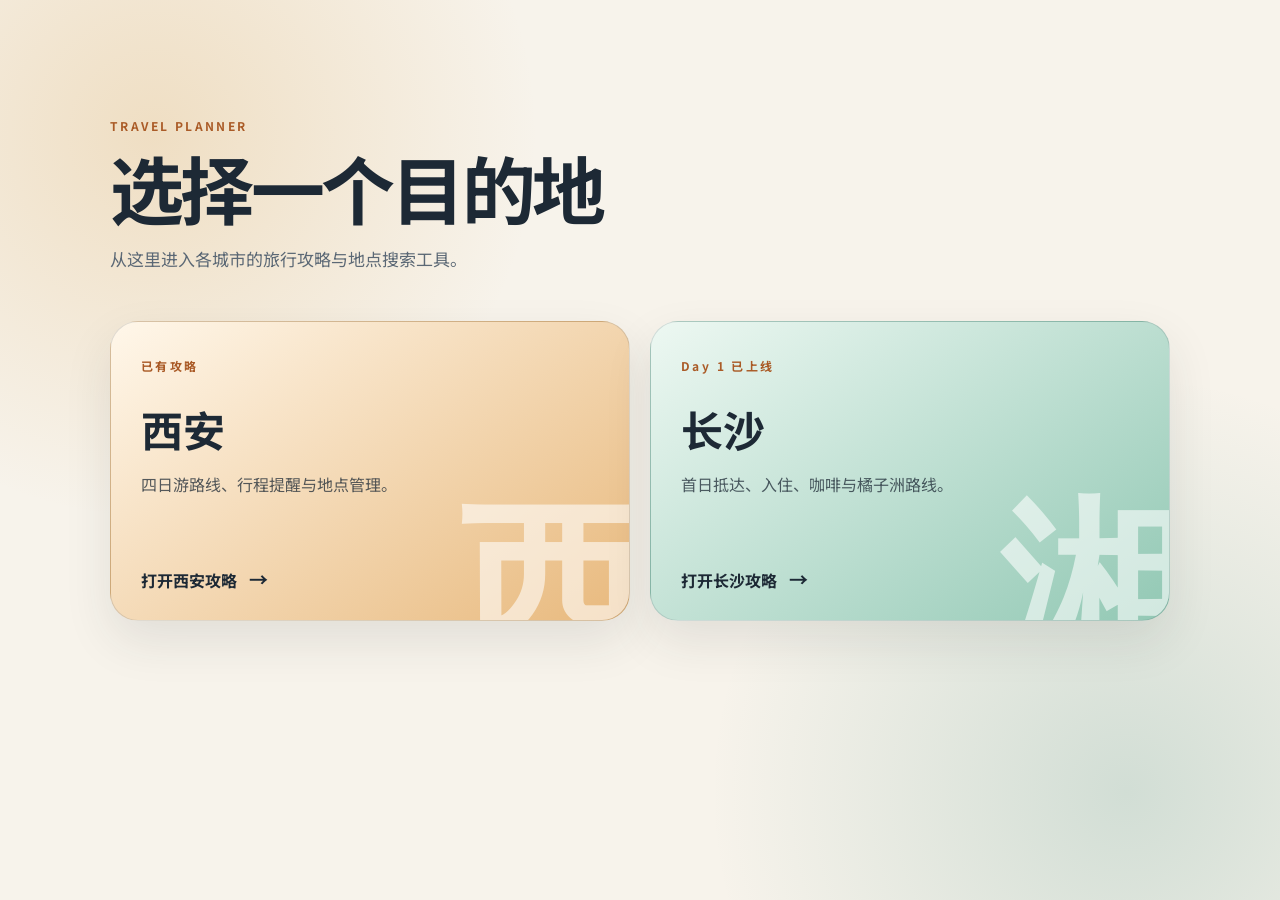
==== commit e252e92a: "Add Changsha itinerary and destination landing page" ====
--- a/index.html
+++ b/index.html
@@ -3,131 +3,32 @@
   <head>
     <meta charset="UTF-8" />
     <meta name="viewport" content="width=device-width, initial-scale=1.0" />
-    <title>西安四日游路线图</title>
+    <title>旅行目的地</title>
     <link rel="preconnect" href="https://fonts.googleapis.com" />
     <link rel="preconnect" href="https://fonts.gstatic.com" crossorigin />
-    <link
-      href="https://fonts.googleapis.com/css2?family=Noto+Sans+SC:wght@400;500;600;700&display=swap"
-      rel="stylesheet"
-    />
-    <link rel="stylesheet" href="./styles.css" />
-    <script src="https://webapi.amap.com/loader.js"></script>
+    <link href="https://fonts.googleapis.com/css2?family=Noto+Sans+SC:wght@400;500;600;700&display=swap" rel="stylesheet" />
+    <link rel="stylesheet" href="./landing.css" />
   </head>
   <body>
-    <div class="shell">
-      <section class="hero">
-        <div class="hero-copy">
-          <p class="eyebrow">XIAN CITY ROUTE</p>
-          <h1>西安四日游路线图</h1>
-          <p class="hero-text">
-            把大雁塔夜游、城墙钟鼓楼、陕历博加永兴坊和临潼一日线压缩成四天，直接按地图走，顺手避开常见坑点。
-          </p>
-          <div class="hero-meta">
-            <span>4天路线</span>
-            <span>19个停靠点</span>
-            <span>重点提醒已标注</span>
-            <span><a href="./tool.html">打开地点搜索工具</a></span>
-          </div>
-        </div>
-        <div class="hero-card">
-          <h2>旅行总提醒</h2>
-          <details class="booking-section">
-            <summary class="subsection-title booking-summary">预约栏目</summary>
-            <div class="booking-table-wrap">
-              <table class="booking-table">
-                <thead>
-                  <tr>
-                    <th>景点</th>
-                    <th>票价</th>
-                    <th>预约</th>
-                    <th>开放时间</th>
-                  </tr>
-                </thead>
-                <tbody id="booking-reminders"></tbody>
-              </table>
-            </div>
-          </details>
-          <h3 class="subsection-title">其他提醒</h3>
-          <ul id="global-reminders" class="plain-list"></ul>
-        </div>
+    <main class="landing-shell">
+      <p class="eyebrow">TRAVEL PLANNER</p>
+      <h1>选择一个目的地</h1>
+      <p class="intro">从这里进入各城市的旅行攻略与地点搜索工具。</p>
+
+      <section class="city-grid" aria-label="目的地列表">
+        <a class="city-card xian" href="./xian/index.html">
+          <span class="card-kicker">已有攻略</span>
+          <h2>西安</h2>
+          <p>四日游路线、行程提醒与地点管理。</p>
+          <span class="card-action">打开西安攻略 <b>→</b></span>
+        </a>
+        <a class="city-card changsha" href="./changsha/index.html">
+          <span class="card-kicker">Day 1 已上线</span>
+          <h2>长沙</h2>
+          <p>首日抵达、入住、咖啡与橘子洲路线。</p>
+          <span class="card-action">打开长沙攻略 <b>→</b></span>
+        </a>
       </section>
-
-      <section class="dashboard">
-        <aside class="sidebar">
-          <div class="panel">
-            <div class="panel-head">
-              <h2 id="day-title">Day 1</h2>
-              <p id="day-subtitle"></p>
-            </div>
-            <ol id="stop-list" class="stop-list"></ol>
-          </div>
-
-          <div class="panel emphasis">
-            <div class="panel-head">
-              <h2>当天提醒</h2>
-              <p>票务、拍照、体力和错峰信息。</p>
-            </div>
-            <ul id="day-reminders" class="plain-list"></ul>
-          </div>
-
-          <div class="panel">
-            <div class="panel-head">
-              <h2>地点管理</h2>
-              <p>点击景点后搜索候选地点，选中结果后自动保存。</p>
-            </div>
-            <div id="location-editor" class="location-editor"></div>
-            <div id="search-editor" class="search-editor hidden">
-              <div class="editor-card">
-                <strong id="search-stop-name"></strong>
-                <p id="search-stop-meta" class="search-stop-meta"></p>
-                <div class="editor-grid">
-                  <div class="editor-field">
-                    <label for="location-search-input">搜索地点</label>
-                    <input id="location-search-input" type="text" placeholder="输入景点名、入口、广场、门口" />
-                  </div>
-                </div>
-                <div class="editor-actions single">
-                  <button id="search-locations" class="ghost-button" type="button">搜索地点</button>
-                </div>
-                <div id="search-results" class="search-results"></div>
-              </div>
-            </div>
-            <div class="editor-actions">
-              <button id="reset-locations" class="ghost-button danger" type="button">恢复默认</button>
-            </div>
-          </div>
-        </aside>
-
-        <main class="map-stage">
-          <div class="panel map-switch-panel">
-            <div class="panel-head">
-              <h2>行程切换</h2>
-              <p>点击某一天，高亮当天路线与提醒。</p>
-            </div>
-            <div id="day-tabs" class="day-tabs"></div>
-          </div>
-          <div class="map-toolbar">
-            <div>
-              <strong id="map-route-name">Day 1</strong>
-              <span id="map-route-summary"></span>
-            </div>
-            <button id="fit-route" type="button">聚焦当天路线</button>
-          </div>
-          <div class="map-canvas">
-            <div id="map-stop-panel" class="map-stop-panel">
-              <div class="map-stop-panel-head">
-                <span>地点列表</span>
-                <button id="toggle-map-stop-panel" class="map-stop-toggle" type="button">收起</button>
-              </div>
-              <div id="map-stop-list" class="map-stop-list"></div>
-            </div>
-            <div id="map"></div>
-            <div id="map-hint" class="map-hint hidden"></div>
-          </div>
-        </main>
-      </section>
-    </div>
-
-    <script src="./app.js"></script>
+    </main>
   </body>
 </html>
--- a/landing.css
+++ b/landing.css
@@ -0,0 +1,125 @@
+:root {
+  color-scheme: light;
+  --ink: #1d2935;
+  --muted: #5b6875;
+  --line: rgba(35, 53, 67, 0.14);
+  --paper: rgba(255, 255, 255, 0.84);
+}
+
+* { box-sizing: border-box; }
+
+body {
+  min-height: 100vh;
+  margin: 0;
+  color: var(--ink);
+  font-family: "Noto Sans SC", sans-serif;
+  background:
+    radial-gradient(circle at 12% 15%, rgba(218, 166, 87, 0.27), transparent 24rem),
+    radial-gradient(circle at 88% 88%, rgba(60, 137, 125, 0.2), transparent 26rem),
+    #f7f3eb;
+}
+
+.landing-shell {
+  width: min(1060px, calc(100% - 40px));
+  margin: 0 auto;
+  padding: clamp(72px, 13vh, 148px) 0 48px;
+}
+
+.eyebrow, .card-kicker {
+  margin: 0;
+  color: #aa5b27;
+  font-size: 12px;
+  font-weight: 700;
+  letter-spacing: 0.2em;
+}
+
+h1, h2, p { margin: 0; }
+
+h1 {
+  margin-top: 14px;
+  font-size: clamp(42px, 7vw, 74px);
+  letter-spacing: -0.05em;
+  line-height: 1.05;
+}
+
+.intro {
+  max-width: 560px;
+  margin-top: 18px;
+  color: var(--muted);
+  font-size: 17px;
+  line-height: 1.75;
+}
+
+.city-grid {
+  display: grid;
+  grid-template-columns: repeat(2, minmax(0, 1fr));
+  gap: 20px;
+  margin-top: 48px;
+}
+
+.city-card {
+  position: relative;
+  min-height: 300px;
+  padding: 30px;
+  overflow: hidden;
+  border: 1px solid var(--line);
+  border-radius: 28px;
+  color: var(--ink);
+  text-decoration: none;
+  background: var(--paper);
+  box-shadow: 0 20px 48px rgba(44, 52, 46, 0.1);
+  transition: transform 180ms ease, box-shadow 180ms ease;
+}
+
+.city-card::after {
+  position: absolute;
+  right: -20px;
+  bottom: -68px;
+  color: rgba(255, 255, 255, 0.58);
+  font-family: Georgia, serif;
+  font-size: 190px;
+  font-weight: 700;
+  line-height: 1;
+}
+
+.city-card.xian { background: linear-gradient(145deg, #fff7ea, #e8b97d); }
+.city-card.xian::after { content: "西"; }
+.city-card.changsha { background: linear-gradient(145deg, #edf8f2, #92c8b4); }
+.city-card.changsha::after { content: "湘"; }
+
+.city-card:hover {
+  transform: translateY(-5px);
+  box-shadow: 0 26px 56px rgba(44, 52, 46, 0.17);
+}
+
+.city-card h2 {
+  position: relative;
+  z-index: 1;
+  margin-top: 22px;
+  font-size: 42px;
+}
+
+.city-card p {
+  position: relative;
+  z-index: 1;
+  max-width: 280px;
+  margin-top: 12px;
+  color: rgba(29, 41, 53, 0.75);
+  line-height: 1.7;
+}
+
+.card-action {
+  position: absolute;
+  z-index: 1;
+  bottom: 28px;
+  left: 30px;
+  font-weight: 700;
+}
+
+.card-action b { margin-left: 8px; font-size: 19px; }
+
+@media (max-width: 680px) {
+  .landing-shell { width: min(100% - 28px, 1060px); padding-top: 72px; }
+  .city-grid { grid-template-columns: 1fr; margin-top: 34px; }
+  .city-card { min-height: 270px; }
+}
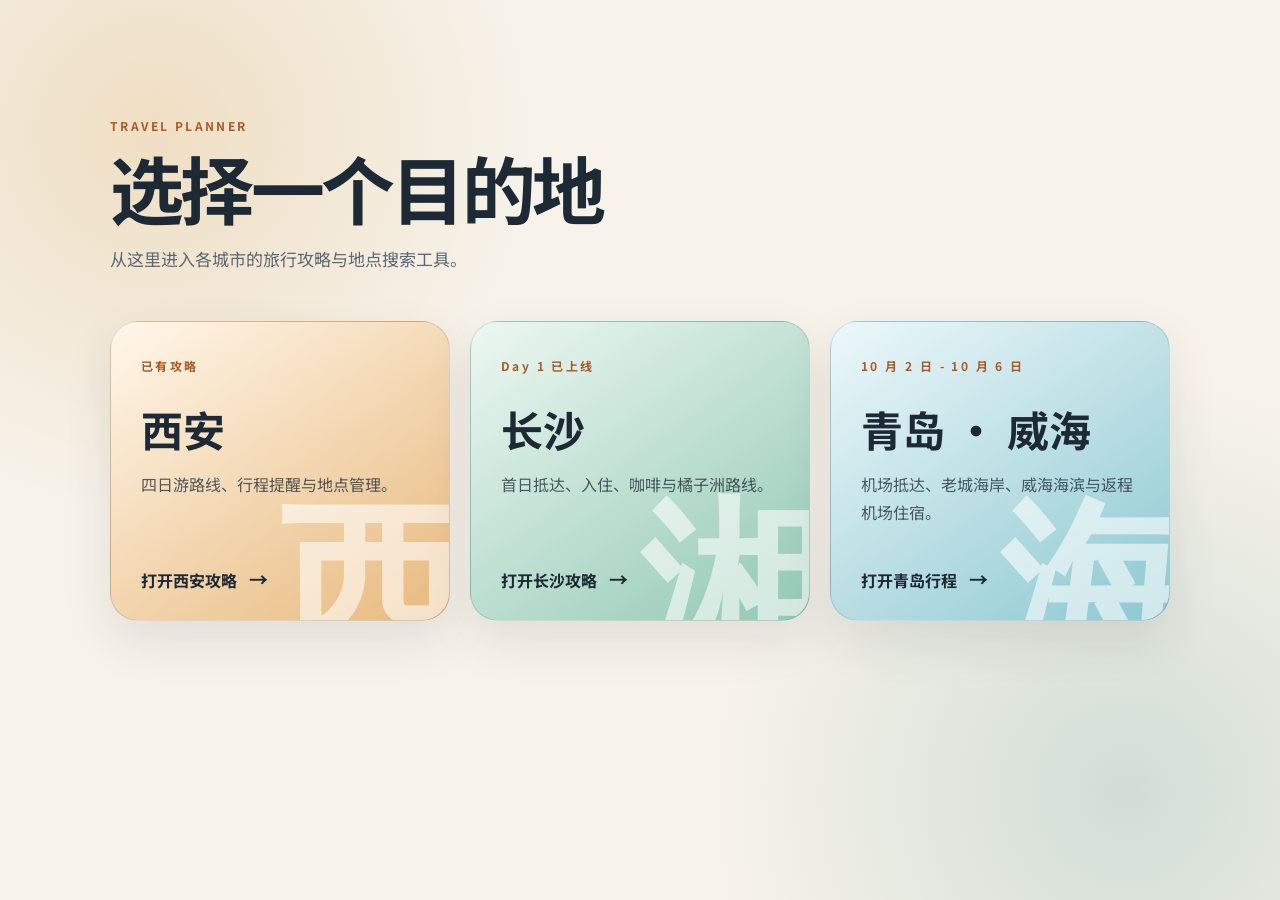
==== commit 6f5d45e5: "Update itinerary landing page" ====
--- a/index.html
+++ b/index.html
@@ -28,6 +28,12 @@
           <p>首日抵达、入住、咖啡与橘子洲路线。</p>
           <span class="card-action">打开长沙攻略 <b>→</b></span>
         </a>
+        <a class="city-card qingdao" href="./qingdao/index.html">
+          <span class="card-kicker">10 月 2 日 - 10 月 6 日</span>
+          <h2>青岛 · 威海</h2>
+          <p>机场抵达、老城海岸、威海海滨与返程机场住宿。</p>
+          <span class="card-action">打开青岛行程 <b>→</b></span>
+        </a>
       </section>
     </main>
   </body>
--- a/landing.css
+++ b/landing.css
@@ -52,7 +52,7 @@
 
 .city-grid {
   display: grid;
-  grid-template-columns: repeat(2, minmax(0, 1fr));
+  grid-template-columns: repeat(3, minmax(0, 1fr));
   gap: 20px;
   margin-top: 48px;
 }
@@ -86,6 +86,8 @@
 .city-card.xian::after { content: "西"; }
 .city-card.changsha { background: linear-gradient(145deg, #edf8f2, #92c8b4); }
 .city-card.changsha::after { content: "湘"; }
+.city-card.qingdao { background: linear-gradient(145deg, #edf8fa, #8dc8d1); }
+.city-card.qingdao::after { content: "海"; }
 
 .city-card:hover {
   transform: translateY(-5px);
@@ -123,3 +125,7 @@
   .city-grid { grid-template-columns: 1fr; margin-top: 34px; }
   .city-card { min-height: 270px; }
 }
+
+@media (min-width: 681px) and (max-width: 900px) {
+  .city-grid { grid-template-columns: repeat(2, minmax(0, 1fr)); }
+}
